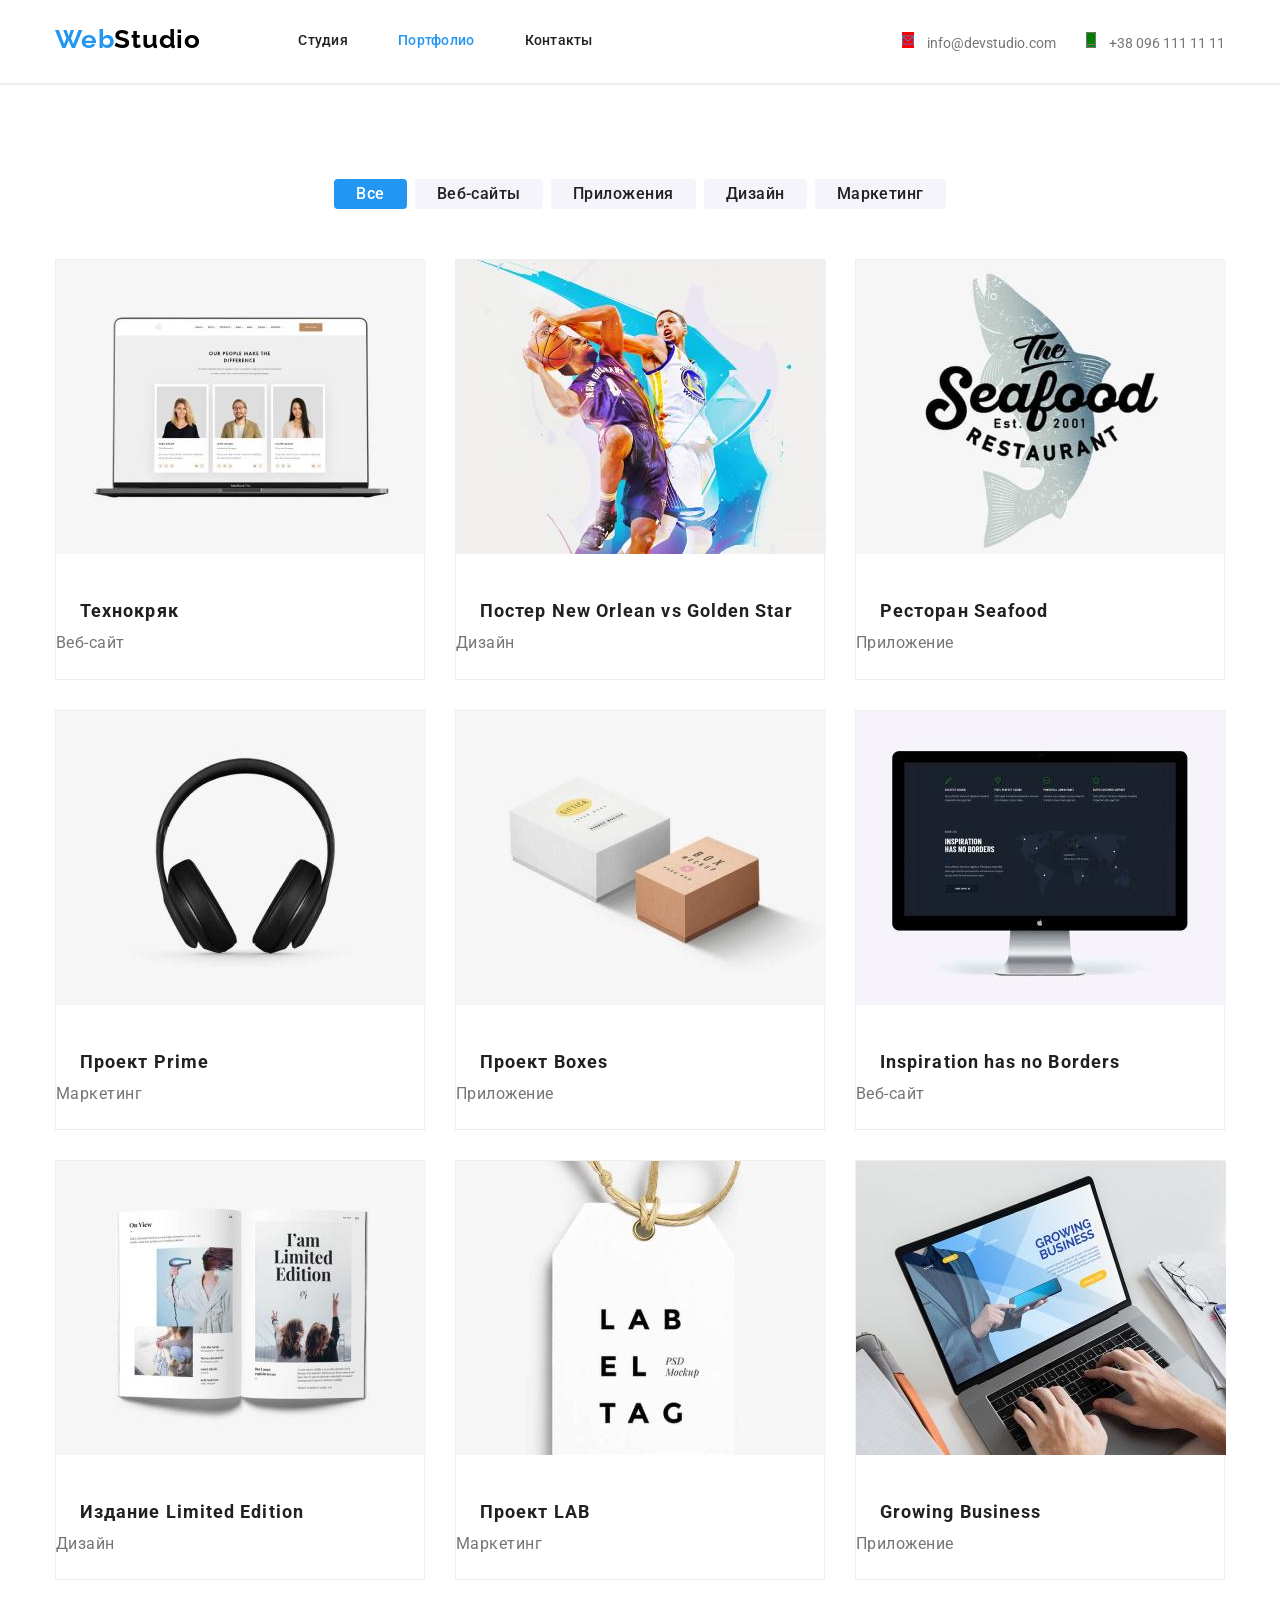
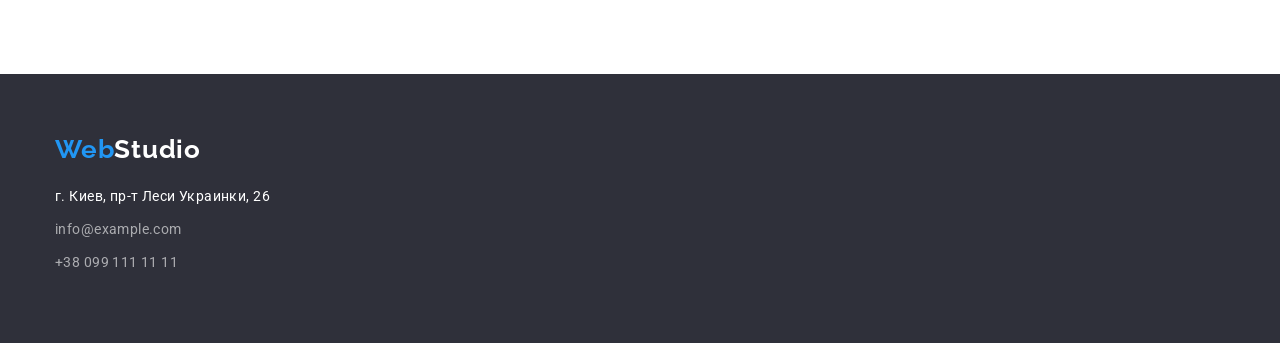
==== portfolio.html @ a31f752c "1827021121" ====
<!DOCTYPE html>
<html lang="ru">
  <head>
    <meta charset="UTF-8" />
    <meta http-equiv="X-UA-Compatible" content="IE=edge" />
    <meta name="viewport" content="width=device-width, initial-scale=1.0" />
    <link
      href="https://fonts.googleapis.com/css2?family=Raleway:wght@700&family=Roboto:wght@400;500;700;900&display=swap"
      rel="stylesheet"
    />
    <title>Портфолио</title>
    <link rel="stylesheet" href="./css/modern-normalize.css" />
    <link rel="stylesheet" href="./css/styles.css" />
  </head>
  <body>
    <!-- ------------------ Лого + меню ---------------------------------------- -->

    <header class="header container">
      <a href="#" class="logo">Web<span>Studio</span></a>
      <nav class="nav">
        <ul class="menu">
          <li class="menu-item">
            <a href="./index.html">Студия</a>
          </li>
          <li class="menu-item">
            <a class="current" href="#">Портфолио</a>
          </li>
          <li class="menu-item">
            <a href="#">Контакты</a>
          </li>
        </ul>
      </nav>
      <ul class="contacts">
        <li class="e-mail">
          <svg class="email-link" height="16" width="12">
            <use href="./img/icons.svg#icon-envelope"></use>
          </svg>
          <a href="#">info@devstudio.com</a>
        </li>
        <li class="tel">
          <svg class="tel-link" height="16" width="10">
            <use href="./img/icons.svg#icon-smartphone"></use>
          </svg>
          <a href="#">+38 096 111 11 11</a>
        </li>
      </ul>
    </header>
    <main>
      <div class="line"></div>
      <!-- --------------------------- Фильтр ------------------------- -->
      <section class="sectoin">
        <div class="container">
          <h1 hidden>Our projects</h1>
          <ul class="menu-btn">
            <li class="btn-item">
              <button type="button" class="btn current">Все</button>
            </li>
            <li class="btn-item">
              <button type="button" class="btn">Веб-сайты</button>
            </li>
            <li class="btn-item">
              <button type="button" class="btn">Приложения</button>
            </li>
            <li class="btn-item">
              <button type="button" class="btn">Дизайн</button>
            </li>
            <li class="btn-item">
              <button type="button" class="btn">Маркетинг</button>
            </li>
          </ul>

          <!-- --------------------------------- Проекты --------------------------------- -->
          <div class="all-our-project">
            <ul class="our-project">
              <li class="direction">
                <img src="./img/img.jpg" alt="Технокряк" />
                <h2 class="name-block">Технокряк</h2>
                <p>Веб-сайт</p>
              </li>
              <li class="direction">
                <img
                  src="./img/img-1.jpg"
                  width="370"
                  height="294"
                  alt="Постер New Orlean vs Golden Star"
                />
                <h2 class="name-block">Постер New Orlean vs Golden Star</h2>
                <p>Дизайн</p>
              </li>
              <li class="direction">
                <img
                  src="./img/img-2.jpg"
                  width="370"
                  height="294"
                  alt="Ресторан Seafood"
                />
                <h2 class="name-block">Ресторан Seafood</h2>
                <p>Приложение</p>
              </li>
              <li class="direction">
                <img
                  src="./img/img-3.jpg"
                  width="370"
                  height="294"
                  alt="Проект Prime"
                />
                <h2 class="name-block">Проект Prime</h2>
                <p>Маркетинг</p>
              </li>
              <li class="direction">
                <img
                  src="./img/img-4.jpg"
                  width="370"
                  height="294"
                  alt="Проект Boxes"
                />
                <h2 class="name-block">Проект Boxes</h2>
                <p>Приложение</p>
              </li>
              <li class="direction">
                <img
                  src="./img/img-5.jpg"
                  width="370"
                  height="294"
                  alt="Inspiration has no Borders"
                />
                <h2 class="name-block">Inspiration has no Borders</h2>
                <p>Веб-сайт</p>
              </li>
              <li class="direction">
                <img
                  src="./img/img-6.jpg"
                  width="370"
                  height="294"
                  alt="Издание Limited Edition"
                />
                <h2 class="name-block">Издание Limited Edition</h2>
                <p>Дизайн</p>
              </li>
              <li class="direction">
                <img
                  src="./img/img-7.jpg"
                  width="370"
                  height="294"
                  alt="Проект LAB"
                />
                <h2 class="name-block">Проект LAB</h2>
                <p>Маркетинг</p>
              </li>
              <li class="direction">
                <img
                  src="./img/img-8.jpg"
                  width="370"
                  height="294"
                  alt="Growing Business"
                />
                <h2 class="name-block">Growing Business</h2>
                <p>Приложение</p>
              </li>
            </ul>
          </div>
        </div>
      </section>
    </main>
    <!-- -------------------------------------- нижнее меню ----------------------------- -->
    <footer class="footer">
      <div class="container">
        <a href="#" class="logo bottom-logo"
          >Web<span class="logo-footer">Studio</span></a
        >
        <address class="our-contacts">
          <ul class="our-contacts-block">
            <li>
              <a href="#" class="address">г. Киев, пр-т Леси Украинки, 26</a>
            </li>
            <li>
              <a href="#" class="e-mail">info@example.com</a>
            </li>
            <li>
              <a href="#" class="tel">+38 099 111 11 11</a>
            </li>
          </ul>
        </address>
      </div>
    </footer>
  </body>
</html>
---- css/styles.css ----
:root {
    --primary-text-color: #212121;
    --title-text-color: #ffff;
    --accent-text-color: #2196f3;
    --header-text-color: #757575;
    --logo-text-color: black;
    --contact-text-color: rgba(255, 255, 255, 0.6);
    --backgriund-color: #f5f4fa;
    --border-button-color: rgba(0, 0, 0, 0.15);
    --backgriund-color-footer: #2f303a;
    --color-direction-border: #eeeeee;
    --color-line: #ececec;
    --color-icon: #afb1b8;
}
*,
*::before,
*::after {
    box-sizing: border-box;
}

* {
    margin: 0;
    padding: 0;
}

body {
    font-family: "Roboto", sans-serif;
    font-size: 14px;
}

h1,
h2 {
    color: var(--primary-text-color);
}

h1 {
    color: var(--primary-text-color);
}

h2 {
    font-family: Roboto;
    font-style: normal;
    font-weight: 900;
    line-height: 1.14;
    letter-spacing: 0.03em;
}

ul {
    list-style: none;
}

.header {
    color: var(--primary-text-color);
    display: flex;
    width: 1200px;
}

p {
    color: var(--header-text-color);
}
.container {
    width: 1200px;
    padding: 0 15px;
    margin: 0 auto;
}

.section {
    padding-bottom: 94px;
    padding-top: 94px;
}

/* ------------------------Лого + меню---------------------- */
.header {
    color: var(--primary-text-color);
    display: flex;
    justify-content: space-between;
}

.logo {
    font-family: "Raleway", sans-serif;
    font-weight: 700;
    color: var(--accent-text-color);
    text-decoration: none;
    font-style: normal;
    font-size: 26px;
    letter-spacing: 0.03em;
    font-style: normal;
    padding-top: 24px;
    padding-bottom: 25px;
    line-height: 1.2;
    margin-right: 93px;
}

span {
    color: var(--logo-text-color);
}

.nav {
    cursor: pointer;
    display: inline-block;
    margin-right: 305px;
}

.menu {
    display: flex;
}

.menu-item {
    margin-right: 50px;
}

.menu-item:last-child {
    margin-right: 0;
}

.menu li {
    padding-top: 32px;
    padding-bottom: 32px;
    margin-right: 50px;
}

.menu a {
    color: var(--primary-text-color);
    font-weight: 500;
    text-align: right;
    height: 16px;
    text-decoration: none;
    font-style: normal;
    font-size: 14px;
    line-height: 1.14;
    letter-spacing: 0.02em;
}

.menu a:hover,
.menu a:active,
.menu a:focus {
    color: var(--accent-text-color);
}

.contacts {
    display: flex;
    text-align: center;
}

.contacts li {
    display: inline-block;
    padding-top: 32px;
    padding-bottom: 32px;
}

.email-icon {
    margin-right: 10px;
    color: var(--primary-text-color);
    fill: red;
}

.tel-link {
    color: var(--primary-text-color);
}

.contacts li:not(:last-child) {
    margin-right: 30px;
}

.contacts a {
    text-decoration: none;
    color: var(--header-text-color);
}

.contacts li:hover,
.contacts li:active,
.contacts li:focus {
    color: var(--accent-text-color);
}

.menu-item .current {
    color: var(--accent-text-color);
}

.email-link {
    fill: var(--color-icon);
    background-color: red;
    margin-right: 10px;
}
.tel-link {
    color: var(--accent-text-color);
    background-color: green;
    margin-right: 10px;
}

.line {
    width: auto;
    border: 1px solid var(--color-line);
}

/* -----------------------------------filter ------------------------------------- */
.container {
    cursor: pointer;
}

.menu-btn {
    display: flex;
    margin-bottom: 50px;
    justify-content: center;
}

.menu-btn .btn-item:not(:last-child) {
    margin-right: 8px;
}

.btn {
    background: var(--backgriund-color);
    color: var(--primary-text-color);
    letter-spacing: 0.03em;
    font-weight: 500;
    padding: 6px 22px;
    border-radius: 4px;
    text-align: center;
    border: 0;
    font-size: 16px;
    line-height: 1.14;
}

.btn:active,
.btn:hover,
.btn:focus {
    color: var(--title-text-color);
    background: var(--accent-text-color);
    box-shadow: 0px 3px 1px rgba(0, 0, 0, 0.1), 0px 1px 2px rgba(0, 0, 0, 0.08), 0px 2px 2px rgba(0, 0, 0, 0.12);
    border-radius: 4px;
}

.menu-btn .btn.current {
    color: var(--title-text-color);
    background: var(--accent-text-color);
}
.sectoin {
    padding-top: 94px;
    padding-bottom: 94px;
}
/* -------------------------------Peculiarities------------------------------------- */

.hero {
    width: 1600px;
    background: linear-gradient(rgba(53, 54, 64, 0.4), rgba(53, 54, 64, 0.4)), url(../img/general.jpg) no-repeat center;
    background-size: cover;
    top: 80px;
    padding-bottom: 200px;
    padding-top: 200px;
    margin: 0 auto;
    text-align: center;
}

.business {
    width: 696px;
    font-weight: 900;
    letter-spacing: 0.06em;
    text-align: center;
    text-transform: uppercase;
    line-height: 1.36;
    font-size: 44px;
    color: var(--title-text-color);
    text-align: center;
    margin: 0 auto;
}

.about-block {
    width: 270px;
    margin-right: 30px;
    text-align: left;
}

.about-block:last-child {
    margin-right: 0;
}

.about-block h2 {
    text-transform: uppercase;
    font-weight: 700;
    line-height: 1.14;
    letter-spacing: 0.03em;
    font-size: 14px;
    margin-bottom: 10px;
}
.about-icon {
    width: 270px;
    height: 120px;
    background-color: var(--backgriund-color);
    margin-bottom: 30px;
}

.about-icon-link {
    position: absolute;
}

.btn-business {
    font-family: Roboto, sans-serif;
    background-color: var(--accent-text-color);
    text-align: center;
    padding: 10px 32px;
    left: 700px;
    letter-spacing: 0.06em;
    font-weight: 900;
    font-size: 16px;
    line-height: 1.88;
    color: var(--title-text-color);
    border-radius: 4px;
    box-shadow: 0px 4px 4px var(--border-button-color);
    border: none;
    cursor: pointer;
    margin-top: 30px;
}

.text {
    line-height: 1.7;
    letter-spacing: 0.03em;
    font-weight: 400;
    font-size: 14px;
}

.about {
    display: flex;
}

/*------------------------------------ about us ----------------------------------*/
.prew {
    padding-top: 0;
}

.title-we-do {
    font-style: normal;
    font-weight: 700;
    font-size: 36px;
    line-height: 1.17;
    text-align: center;
    letter-spacing: 0.03em;
    text-transform: none;
    margin-bottom: 50px;
}

.we-do {
    display: flex;
}

.we-do-prew {
    margin-right: 30px;
    max-width: 100%;
    display: block;
}

.we-do-prew:last-child {
    margin-right: 0;
}

/* ------------------------------------Team------------------------- */
.team {
    background: var(--backgriund-color);
}

.text {
    font-style: normal;
    text-align-last: left;
}

/* ----------------------------------project--------------------------------------- */

.our-project {
    display: flex;
    flex-wrap: wrap;
    margin: -15px;
}

.direction {
    width: calc(100% / 3 - 30px);
    text-align: left;
    border: 1px solid var(--color-direction-border);
    padding-bottom: 20px;
    margin: 15px;
}

.direction img {
    margin-bottom: 20px;
}

.direction-name {
    padding-left: 24px;
}

.name-block {
    font-size: 18px;
    font-weight: 700;
    letter-spacing: 0.06em;
    font-style: normal;
    color: var(--primary-text-color);
    margin-top: 20px;
    padding-left: 24px;
    line-height: 1.5;
}

.direction p {
    color: var(--header-text-color);
    font-size: 16px;
    margin-top: 4px;
    letter-spacing: 0.03em;
    font-weight: 400;
    font-style: normal;
    line-height: 1.88;
}

/* --------------------------Команда ----------------------- */

.team {
    background-color: var(--backgriund-color);
}

.our-team {
    font-style: normal;
    font-weight: 700;
    font-size: 36px;
    line-height: 1.17;
    text-align: center;
    letter-spacing: 0.03em;
}

.team-block {
    display: flex;
    margin-top: 50px;
}

.employees img {
    margin-bottom: 30px;
}
.employees {
    text-align: center;
    box-shadow: 0px 1px 3px rgba(0, 0, 0, 0.12), 0px 1px 1px rgba(0, 0, 0, 0.14), 0px 2px 1px rgba(0, 0, 0, 0.2);
    border-radius: 0px 0px 4px 4px;
    background-color: var(--title-text-color);
    max-width: 100%;
    margin-right: 30px;
    padding-bottom: 30px;
}

.employees:last-child {
    margin-right: 0;
}

.employees-name {
    font-weight: 500;
    font-size: 16px;
    line-height: 1.19;
    letter-spacing: 0.03em;
    margin-bottom: 10px;
}

.employees p {
    padding-top: 10px;
    font-weight: 400;
    font-size: 16px;
    line-height: 1.19;
    letter-spacing: 0.03em;
    margin-bottom: 16px;
}

.sosial-general {
    display: flex;
    margin-left: 32px;
}

.sosial-icons {
    width: 44px;
    height: 44px;
    border-radius: 50%;
    background-color: red;
    margin-right: 10px;
}

.sosial-icons:last-child {
    margin-right: 0;
}

.social-link {
    display: block;
    width: 44px;
    height: 44px;
    color: var(--color-icon);
}

/* --------------------клиенты------------- */
.customer {
    margin: 0 auto;
    text-transform: uppercase;
    font-weight: 700;
    font-size: 36px;
    line-height: 1.67;
    text-align: center;
    letter-spacing: 0.03em;
}

.customer-list {
    display: flex;
    text-align: center;
    margin-right: -30px;
    margin-top: 50px;
}

.customer-icons {
    padding: 16px 32px;
    border: 1px solid var(--border-button-color);
    box-sizing: border-box;
    border-radius: 4px;
    margin-right: 30px;
}

.customer-icons:last-child {
    margin-right: 0;
}
.customer-link {
    width: 106px;
    height: 60px;
    text-align: center;
}
/* ----------------------------------------footer--------------------------------- */

.footer {
    background: var(--backgriund-color-footer);
    text-align-last: left;
    padding-top: 60px;
    padding-bottom: 60px;
    display: flex;
}

.bottom-logo {
    padding: 0;
}

.our-contacts {
    font-style: normal;
    margin-top: 20px;
    font-weight: 400;
    font-size: 14px;
    line-height: 1.7;
    letter-spacing: 0.03em;
    margin-right: 70px;
}

.address {
    color: var(--title-text-color);
    text-decoration: none;
}

.logo-footer {
    color: var(--title-text-color);
    text-decoration: none;
}

.our-contacts-block li {
    margin-bottom: 9px;
}

.e-mail,
.tel {
    color: var(--contact-text-color);
    text-decoration: none;
}

.our-contacts-block a:active,
.our-contacts-block a:hover,
.our-contacts-block a:focus {
    color: var(--accent-text-color);
}
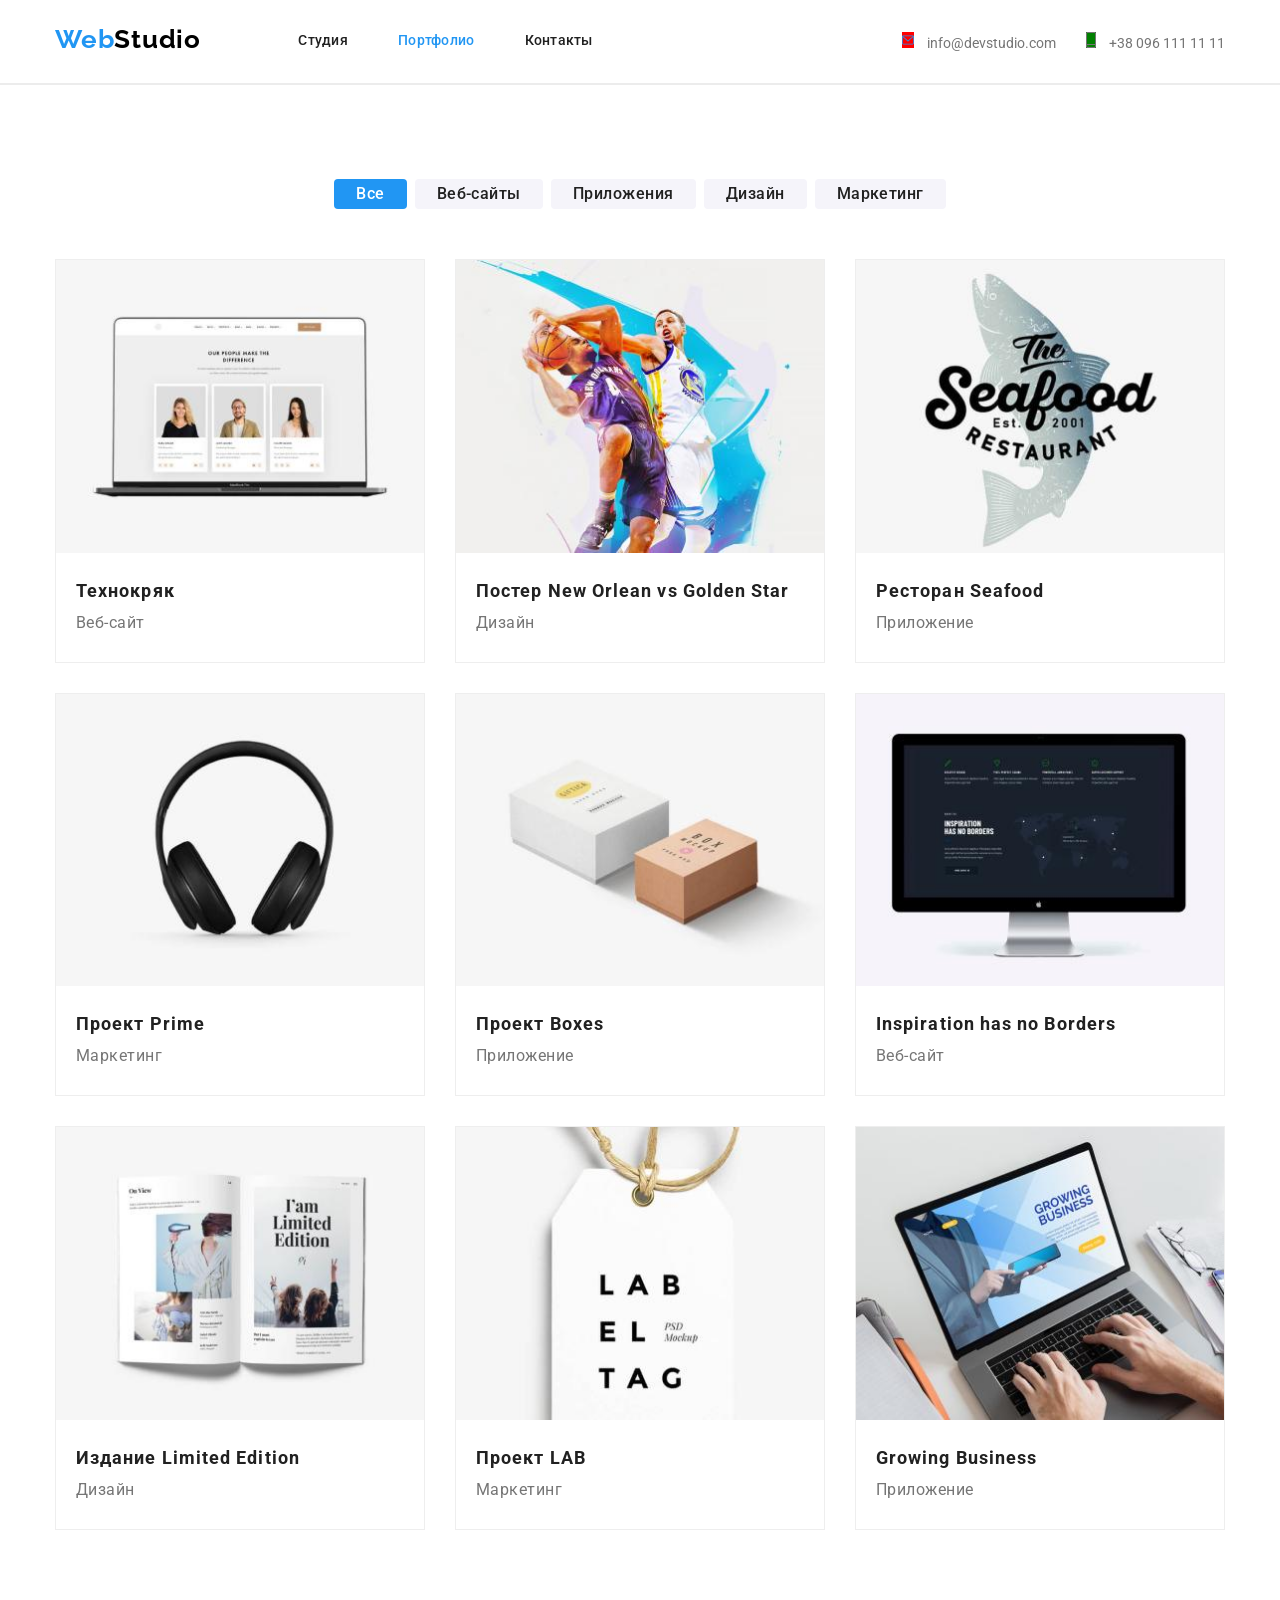
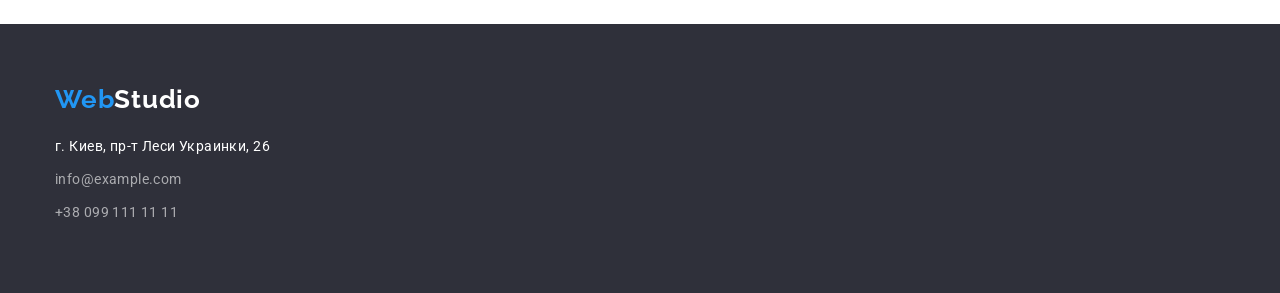
==== commit 61046c56: "Update portfolio.html" ====
--- a/portfolio.html
+++ b/portfolio.html
@@ -70,95 +70,111 @@
           </ul>
 
           <!-- --------------------------------- Проекты --------------------------------- -->
-          <div class="all-our-project">
-            <ul class="our-project">
-              <li class="direction">
-                <img src="./img/img.jpg" alt="Технокряк" />
+          <ul class="our-project">
+            <li class="direction">
+              <img src="./img/img.jpg" alt="Технокряк" />
+              <div class="direction-name">
                 <h2 class="name-block">Технокряк</h2>
                 <p>Веб-сайт</p>
-              </li>
-              <li class="direction">
-                <img
-                  src="./img/img-1.jpg"
-                  width="370"
-                  height="294"
-                  alt="Постер New Orlean vs Golden Star"
-                />
+              </div>
+            </li>
+            <li class="direction">
+              <img
+                src="./img/img-1.jpg"
+                width="370"
+                height="294"
+                alt="Постер New Orlean vs Golden Star"
+              />
+              <div class="direction-name">
                 <h2 class="name-block">Постер New Orlean vs Golden Star</h2>
                 <p>Дизайн</p>
-              </li>
-              <li class="direction">
-                <img
-                  src="./img/img-2.jpg"
-                  width="370"
-                  height="294"
-                  alt="Ресторан Seafood"
-                />
+              </div>
+            </li>
+            <li class="direction">
+              <img
+                src="./img/img-2.jpg"
+                width="370"
+                height="294"
+                alt="Ресторан Seafood"
+              />
+              <div class="direction-name">
                 <h2 class="name-block">Ресторан Seafood</h2>
                 <p>Приложение</p>
-              </li>
-              <li class="direction">
-                <img
-                  src="./img/img-3.jpg"
-                  width="370"
-                  height="294"
-                  alt="Проект Prime"
-                />
+              </div>
+            </li>
+            <li class="direction">
+              <img
+                src="./img/img-3.jpg"
+                width="370"
+                height="294"
+                alt="Проект Prime"
+              />
+              <div class="direction-name">
                 <h2 class="name-block">Проект Prime</h2>
                 <p>Маркетинг</p>
-              </li>
-              <li class="direction">
-                <img
-                  src="./img/img-4.jpg"
-                  width="370"
-                  height="294"
-                  alt="Проект Boxes"
-                />
+              </div>
+            </li>
+            <li class="direction">
+              <img
+                src="./img/img-4.jpg"
+                width="370"
+                height="294"
+                alt="Проект Boxes"
+              />
+              <div class="direction-name">
                 <h2 class="name-block">Проект Boxes</h2>
                 <p>Приложение</p>
-              </li>
-              <li class="direction">
-                <img
-                  src="./img/img-5.jpg"
-                  width="370"
-                  height="294"
-                  alt="Inspiration has no Borders"
-                />
+              </div>
+            </li>
+            <li class="direction">
+              <img
+                src="./img/img-5.jpg"
+                width="370"
+                height="294"
+                alt="Inspiration has no Borders"
+              />
+              <div class="direction-name">
                 <h2 class="name-block">Inspiration has no Borders</h2>
                 <p>Веб-сайт</p>
-              </li>
-              <li class="direction">
-                <img
-                  src="./img/img-6.jpg"
-                  width="370"
-                  height="294"
-                  alt="Издание Limited Edition"
-                />
+              </div>
+            </li>
+            <li class="direction">
+              <img
+                src="./img/img-6.jpg"
+                width="370"
+                height="294"
+                alt="Издание Limited Edition"
+              />
+              <div class="direction-name">
                 <h2 class="name-block">Издание Limited Edition</h2>
                 <p>Дизайн</p>
-              </li>
-              <li class="direction">
-                <img
-                  src="./img/img-7.jpg"
-                  width="370"
-                  height="294"
-                  alt="Проект LAB"
-                />
+              </div>
+            </li>
+            <li class="direction">
+              <img
+                src="./img/img-7.jpg"
+                width="370"
+                height="294"
+                alt="Проект LAB"
+              />
+              <div class="direction-name">
                 <h2 class="name-block">Проект LAB</h2>
                 <p>Маркетинг</p>
-              </li>
-              <li class="direction">
-                <img
-                  src="./img/img-8.jpg"
-                  width="370"
-                  height="294"
-                  alt="Growing Business"
-                />
+              </div>
+            </li>
+            <li class="direction">
+              <img
+                src="./img/img-8.jpg"
+                width="370"
+                height="294"
+                alt="Growing Business"
+              />
+              <div class="direction-name">
                 <h2 class="name-block">Growing Business</h2>
                 <p>Приложение</p>
-              </li>
-            </ul>
-          </div>
+              </div>
+            </li>
+          </ul>
         </div>
       </section>
     </main>
--- a/css/styles.css
+++ b/css/styles.css
@@ -69,7 +69,8 @@
     padding-top: 94px;
 }
 
-/* ------------------------Лого + меню---------------------- */
+/*                    Лого + меню                  */
+
 .header {
     color: var(--primary-text-color);
     display: flex;
@@ -115,7 +116,6 @@
 
 .menu li {
     padding-top: 32px;
-    padding-bottom: 32px;
     margin-right: 50px;
 }
 
@@ -165,6 +165,8 @@
 .contacts a {
     text-decoration: none;
     color: var(--header-text-color);
+    padding-bottom: 32px;
+    padding-top: 32px;
 }
 
 .contacts li:hover,
@@ -193,7 +195,8 @@
     border: 1px solid var(--color-line);
 }
 
-/* -----------------------------------filter ------------------------------------- */
+/*                     filter                 */
+
 .container {
     cursor: pointer;
 }
@@ -238,7 +241,8 @@
     padding-top: 94px;
     padding-bottom: 94px;
 }
-/* -------------------------------Peculiarities------------------------------------- */
+
+/*                      Эффективные решения           */
 
 .hero {
     width: 1600px;
@@ -264,6 +268,8 @@
     margin: 0 auto;
 }
 
+/*                             О нас                       */
+
 .about-block {
     width: 270px;
     margin-right: 30px;
@@ -287,10 +293,12 @@
     height: 120px;
     background-color: var(--backgriund-color);
     margin-bottom: 30px;
+    padding: 25px 100px;
 }
 
 .about-icon-link {
     position: absolute;
+    background-color: red;
 }
 
 .btn-business {
@@ -322,7 +330,8 @@
     display: flex;
 }
 
-/*------------------------------------ about us ----------------------------------*/
+/*                    Чем мы занимаемся                 */
+
 .prew {
     padding-top: 0;
 }
@@ -352,7 +361,8 @@
     margin-right: 0;
 }
 
-/* ------------------------------------Team------------------------- */
+/*                       Команда              */
+
 .team {
     background: var(--backgriund-color);
 }
@@ -374,16 +384,17 @@
     width: calc(100% / 3 - 30px);
     text-align: left;
     border: 1px solid var(--color-direction-border);
-    padding-bottom: 20px;
     margin: 15px;
 }
 
 .direction img {
-    margin-bottom: 20px;
+    display: block;
+    max-width: 100%;
+    height: auto;
 }
 
 .direction-name {
-    padding-left: 24px;
+    padding: 24px 20px;
 }
 
 .name-block {
@@ -392,8 +403,6 @@
     letter-spacing: 0.06em;
     font-style: normal;
     color: var(--primary-text-color);
-    margin-top: 20px;
-    padding-left: 24px;
     line-height: 1.5;
 }
 
@@ -407,6 +416,9 @@
     line-height: 1.88;
 }
 
+.direction:hover {
+    box-shadow: 0px 1px 1px rgba(0, 0, 0, 0.12), 0px 4px 4px rgba(0, 0, 0, 0.06), 1px 4px 6px rgba(0, 0, 0, 0.16);
+}
 /* --------------------------Команда ----------------------- */
 
 .team {
@@ -429,6 +441,9 @@
 
 .employees img {
     margin-bottom: 30px;
+    display: block;
+    max-width: 100%;
+    height: auto;
 }
 .employees {
     text-align: center;
@@ -485,7 +500,7 @@
     color: var(--color-icon);
 }
 
-/* --------------------клиенты------------- */
+/*                постоянные клиенты              */
 .customer {
     margin: 0 auto;
     text-transform: uppercase;
@@ -518,6 +533,7 @@
     width: 106px;
     height: 60px;
     text-align: center;
+    background-color: red;
 }
 /* ----------------------------------------footer--------------------------------- */
 
@@ -526,7 +542,15 @@
     text-align-last: left;
     padding-top: 60px;
     padding-bottom: 60px;
-    display: flex;
+}
+
+.footer-contacts-social {
+    display: flex;
+    text-align: center;
+    box-sizing: border-box;
+    width: 50%;
+    flex-wrap: nowrap;
+    white-space: nowrap;
 }
 
 .bottom-logo {
@@ -540,7 +564,6 @@
     font-size: 14px;
     line-height: 1.7;
     letter-spacing: 0.03em;
-    margin-right: 70px;
 }
 
 .address {
@@ -551,6 +574,10 @@
 .logo-footer {
     color: var(--title-text-color);
     text-decoration: none;
+}
+
+.our-contacts-block li {
+    margin-bottom: 9px;
 }
 
 .our-contacts-block li {
@@ -568,3 +595,42 @@
 .our-contacts-block a:focus {
     color: var(--accent-text-color);
 }
+
+.footer-social {
+    text-align: right;
+}
+
+.footer-text {
+    letter-spacing: 0.03em;
+    text-transform: uppercase;
+    font-weight: 700;
+    font-style: 14px;
+    margin-bottom: 20px;
+    color: var(--title-text-color);
+}
+
+.footer-sosial-general {
+    display: flex;
+}
+
+.footer-sosial-icons {
+    width: 44px;
+    height: 44px;
+    margin-right: 10px;
+    border-radius: 50%;
+    background-color: red;
+}
+
+.footer-soslial-link {
+    width: 20px;
+    height: 20px;
+    text-align: center;
+}
+
+.footer-sosial-icons:last-child {
+    margin-right: 10px;
+}
+
+.footer-block {
+    margin-right: 70px;
+}
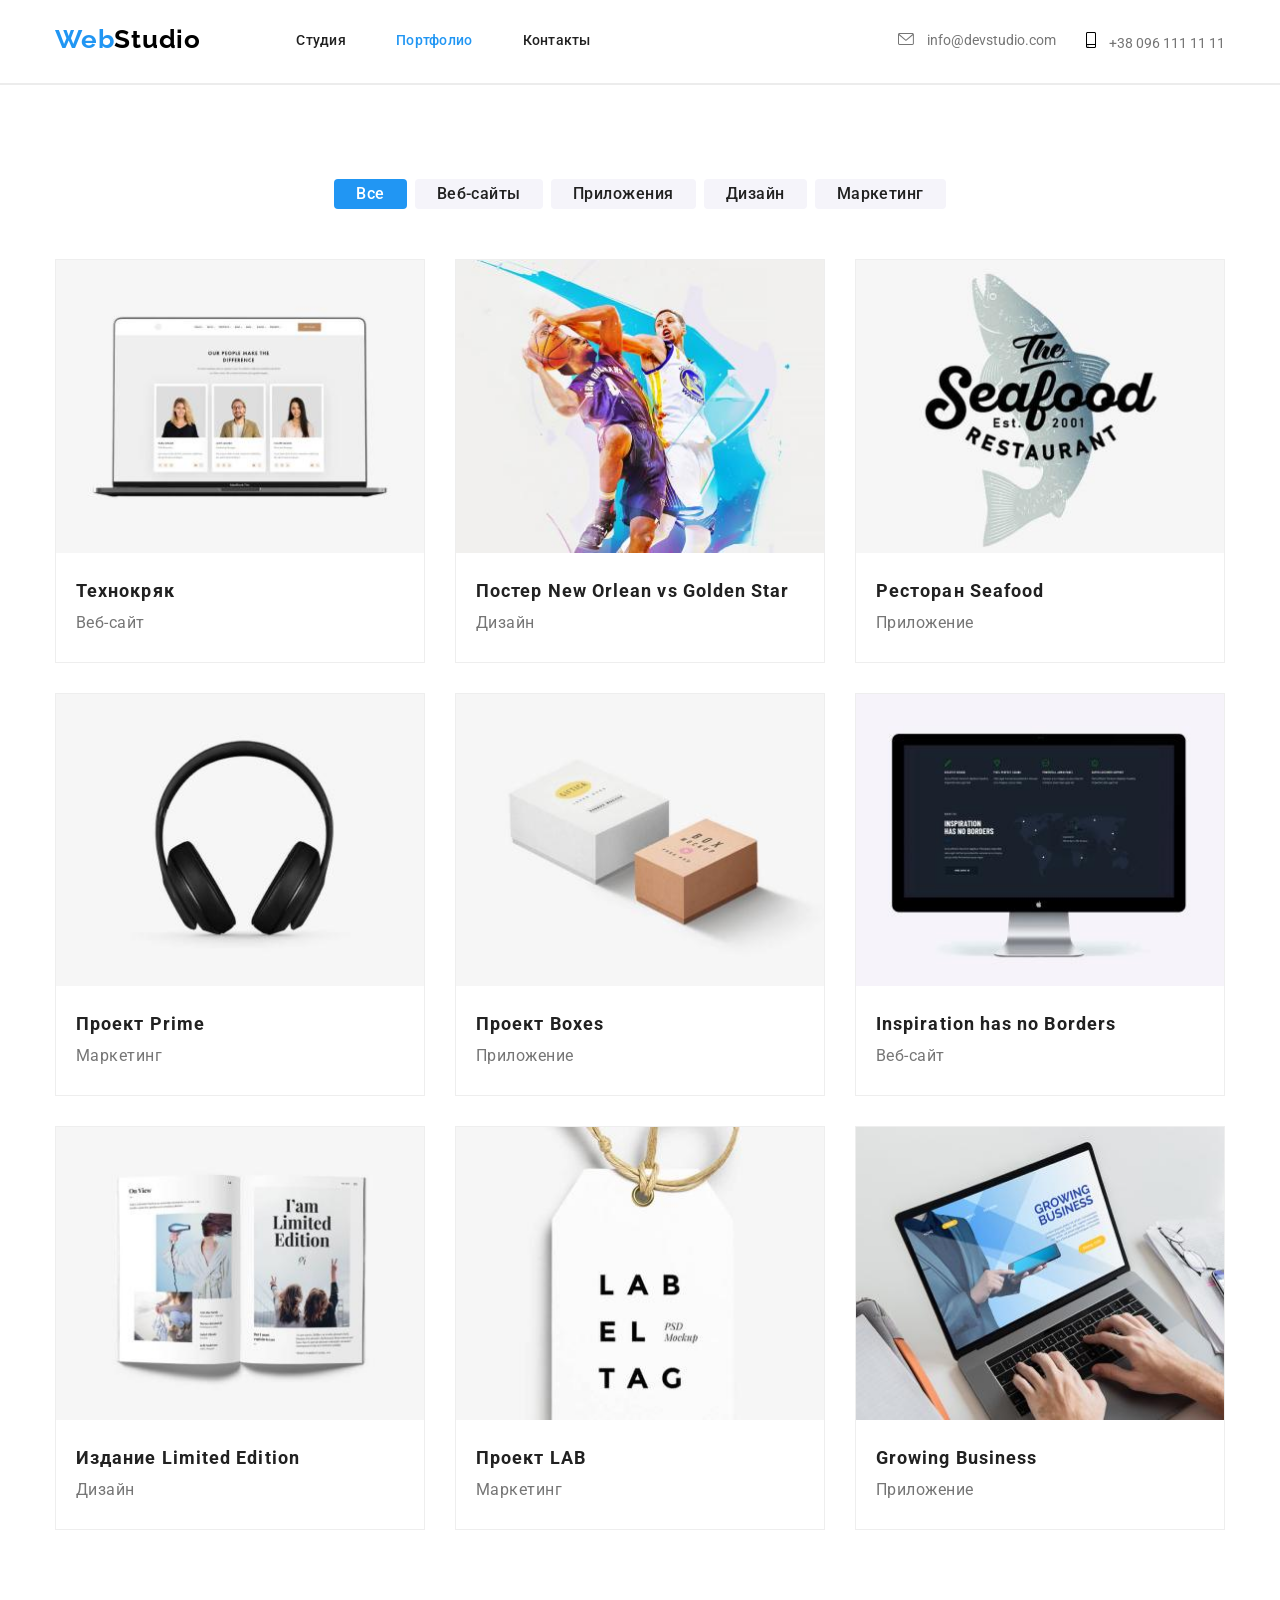
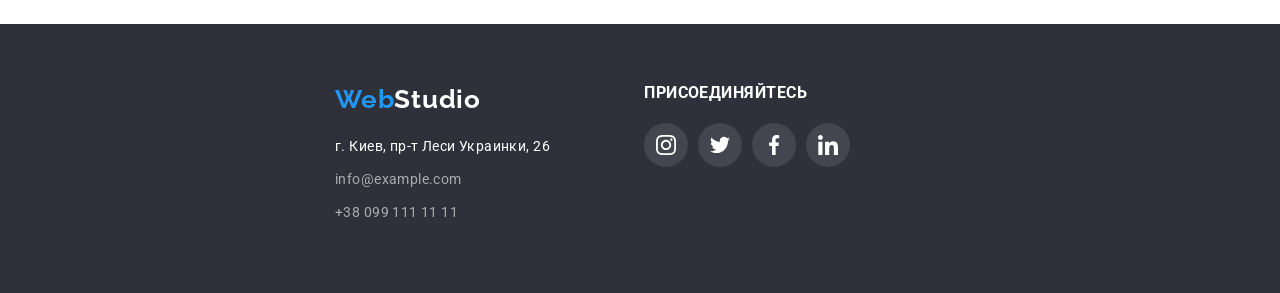
==== commit 82868a3e: "2136" ====
--- a/portfolio.html
+++ b/portfolio.html
@@ -32,16 +32,20 @@
       </nav>
       <ul class="contacts">
         <li class="e-mail">
-          <svg class="email-link" height="16" width="12">
-            <use href="./img/icons.svg#icon-envelope"></use>
-          </svg>
-          <a href="#">info@devstudio.com</a>
+          <a href="#" class="contacts-link">
+            <svg class="email-link" height="12" width="16">
+              <use href="./img/icons.svg#icon-envelope"></use>
+            </svg>
+            info@devstudio.com</a
+          >
         </li>
         <li class="tel">
-          <svg class="tel-link" height="16" width="10">
-            <use href="./img/icons.svg#icon-smartphone"></use>
-          </svg>
-          <a href="#">+38 096 111 11 11</a>
+          <a href="#" class="contacts-link">
+            <svg class="tel-link" height="16" width="10">
+              <use href="./img/icons.svg#icon-smartphone"></use>
+            </svg>
+            +38 096 111 11 11</a
+          >
         </li>
       </ul>
     </header>
@@ -179,24 +183,59 @@
       </section>
     </main>
     <!-- -------------------------------------- нижнее меню ----------------------------- -->
-    <footer class="footer">
-      <div class="container">
-        <a href="#" class="logo bottom-logo"
-          >Web<span class="logo-footer">Studio</span></a
-        >
-        <address class="our-contacts">
-          <ul class="our-contacts-block">
-            <li>
-              <a href="#" class="address">г. Киев, пр-т Леси Украинки, 26</a>
-            </li>
-            <li>
-              <a href="#" class="e-mail">info@example.com</a>
-            </li>
-            <li>
-              <a href="#" class="tel">+38 099 111 11 11</a>
+    <footer class="footer section">
+      <div class="container footer-contacts-social">
+        <div class="footer-block">
+          <a href="#" class="logo bottom-logo"
+            >Web<span class="logo-footer">Studio</span></a
+          >
+          <address class="our-contacts">
+            <ul class="our-contacts-block">
+              <li>
+                <a href="#" class="address">г. Киев, пр-т Леси Украинки, 26</a>
+              </li>
+              <li>
+                <a href="#" class="e-mail">info@example.com</a>
+              </li>
+              <li>
+                <a href="#" class="tel">+38 099 111 11 11</a>
+              </li>
+            </ul>
+          </address>
+        </div>
+        <div class="footer-social">
+          <h3 class="footer-text">Присоединяйтесь</h3>
+          <ul class="footer-sosial-general">
+            <li class="footer-sosial-icons">
+              <a href="" class="footer-soslial-link">
+                <svg class="footer-social-link-icon">
+                  <use href="./img/icons.svg#icon-instagram"></use>
+                </svg>
+              </a>
+            </li>
+            <li class="footer-sosial-icons">
+              <a href="" class="footer-soslial-link">
+                <svg class="footer-social-link-icon">
+                  <use href="./img/icons.svg#icon-twitter"></use>
+                </svg>
+              </a>
+            </li>
+            <li class="footer-sosial-icons">
+              <a href="" class="footer-soslial-link">
+                <svg class="footer-social-link-icon">
+                  <use href="./img/icons.svg#icon-facebook"></use>
+                </svg>
+              </a>
+            </li>
+            <li class="footer-sosial-icons">
+              <a href="" class="footer-soslial-link">
+                <svg class="footer-social-link-icon">
+                  <use href="./img/icons.svg#icon-linkedin"></use>
+                </svg>
+              </a>
             </li>
           </ul>
-        </address>
+        </div>
       </div>
     </footer>
   </body>
--- a/css/styles.css
+++ b/css/styles.css
@@ -11,6 +11,8 @@
     --color-direction-border: #eeeeee;
     --color-line: #ececec;
     --color-icon: #afb1b8;
+    --color-social-icon: #afb1b8;
+    --color-backgriund-link: rgba(255, 255, 255, 0.1);
 }
 *,
 *::before,
@@ -150,8 +152,6 @@
 
 .email-icon {
     margin-right: 10px;
-    color: var(--primary-text-color);
-    fill: red;
 }
 
 .tel-link {
@@ -169,10 +169,11 @@
     padding-top: 32px;
 }
 
-.contacts li:hover,
-.contacts li:active,
-.contacts li:focus {
+.contacts-link:hover,
+.contacts-link:active,
+.contacts-link:focus {
     color: var(--accent-text-color);
+    fill: var(--accent-text-color);
 }
 
 .menu-item .current {
@@ -180,13 +181,12 @@
 }
 
 .email-link {
-    fill: var(--color-icon);
-    background-color: red;
+    fill: var(--header-text-color);
     margin-right: 10px;
 }
+
 .tel-link {
-    color: var(--accent-text-color);
-    background-color: green;
+    color: var(--header-text-color);
     margin-right: 10px;
 }
 
@@ -298,7 +298,6 @@
 
 .about-icon-link {
     position: absolute;
-    background-color: red;
 }
 
 .btn-business {
@@ -476,28 +475,42 @@
     margin-bottom: 16px;
 }
 
-.sosial-general {
+.soсial-general {
     display: flex;
     margin-left: 32px;
 }
 
-.sosial-icons {
+.soсial-icons {
     width: 44px;
     height: 44px;
     border-radius: 50%;
-    background-color: red;
     margin-right: 10px;
-}
-
-.sosial-icons:last-child {
+    fill: var(--color-social-icon);
+}
+
+.soсial-icons:last-child {
     margin-right: 0;
 }
 
-.social-link {
-    display: block;
-    width: 44px;
-    height: 44px;
-    color: var(--color-icon);
+.soсial-link {
+    display: inline-block;
+    width: 20px;
+    height: 20px;
+    margin: auto;
+    background-repeat: no-repeat;
+    fill: var(--color-social-icon);
+    transform: translateY(25%);
+}
+
+.soсial-icons:hover,
+.soсial-icons:focus {
+    background-color: var(--accent-text-color);
+}
+
+.soсial-link:hover,
+.soсial-link:active,
+.soсial-link:focus {
+    fill: var(--title-text-color);
 }
 
 /*                постоянные клиенты              */
@@ -533,8 +546,22 @@
     width: 106px;
     height: 60px;
     text-align: center;
-    background-color: red;
-}
+    fill: var(--color-social-icon);
+}
+
+.customer-icons:hover,
+.customer-icons:active,
+.customer-icons:focus {
+    fill: var(--accent-text-color);
+    border: 1px solid var(--accent-text-color);
+}
+
+.customer-link:hover,
+.ccustomer-link:active,
+.customer-link:focus {
+    fill: var(--accent-text-color);
+}
+
 /* ----------------------------------------footer--------------------------------- */
 
 .footer {
@@ -600,6 +627,13 @@
     text-align: right;
 }
 
+.footer-social-link {
+    width: 20px;
+    height: 20px;
+    fill: var(--title-text-color);
+    text-align: center;
+}
+
 .footer-text {
     letter-spacing: 0.03em;
     text-transform: uppercase;
@@ -618,13 +652,21 @@
     height: 44px;
     margin-right: 10px;
     border-radius: 50%;
-    background-color: red;
+    background-color: var(--color-backgriund-link);
+    fill: var(--backgriund-color-footer);
 }
 
 .footer-soslial-link {
+    display: inline-block;
+    padding: 12px;
+}
+
+.footer-social-link-icon {
     width: 20px;
     height: 20px;
-    text-align: center;
+    margin: auto;
+    background-repeat: no-repeat;
+    fill: var(--title-text-color);
 }
 
 .footer-sosial-icons:last-child {
@@ -634,3 +676,9 @@
 .footer-block {
     margin-right: 70px;
 }
+
+.footer-sosial-icons:focus,
+.footer-sosial-icons:active,
+.footer-sosial-icons:hover {
+    background-color: var(--accent-text-color);
+}
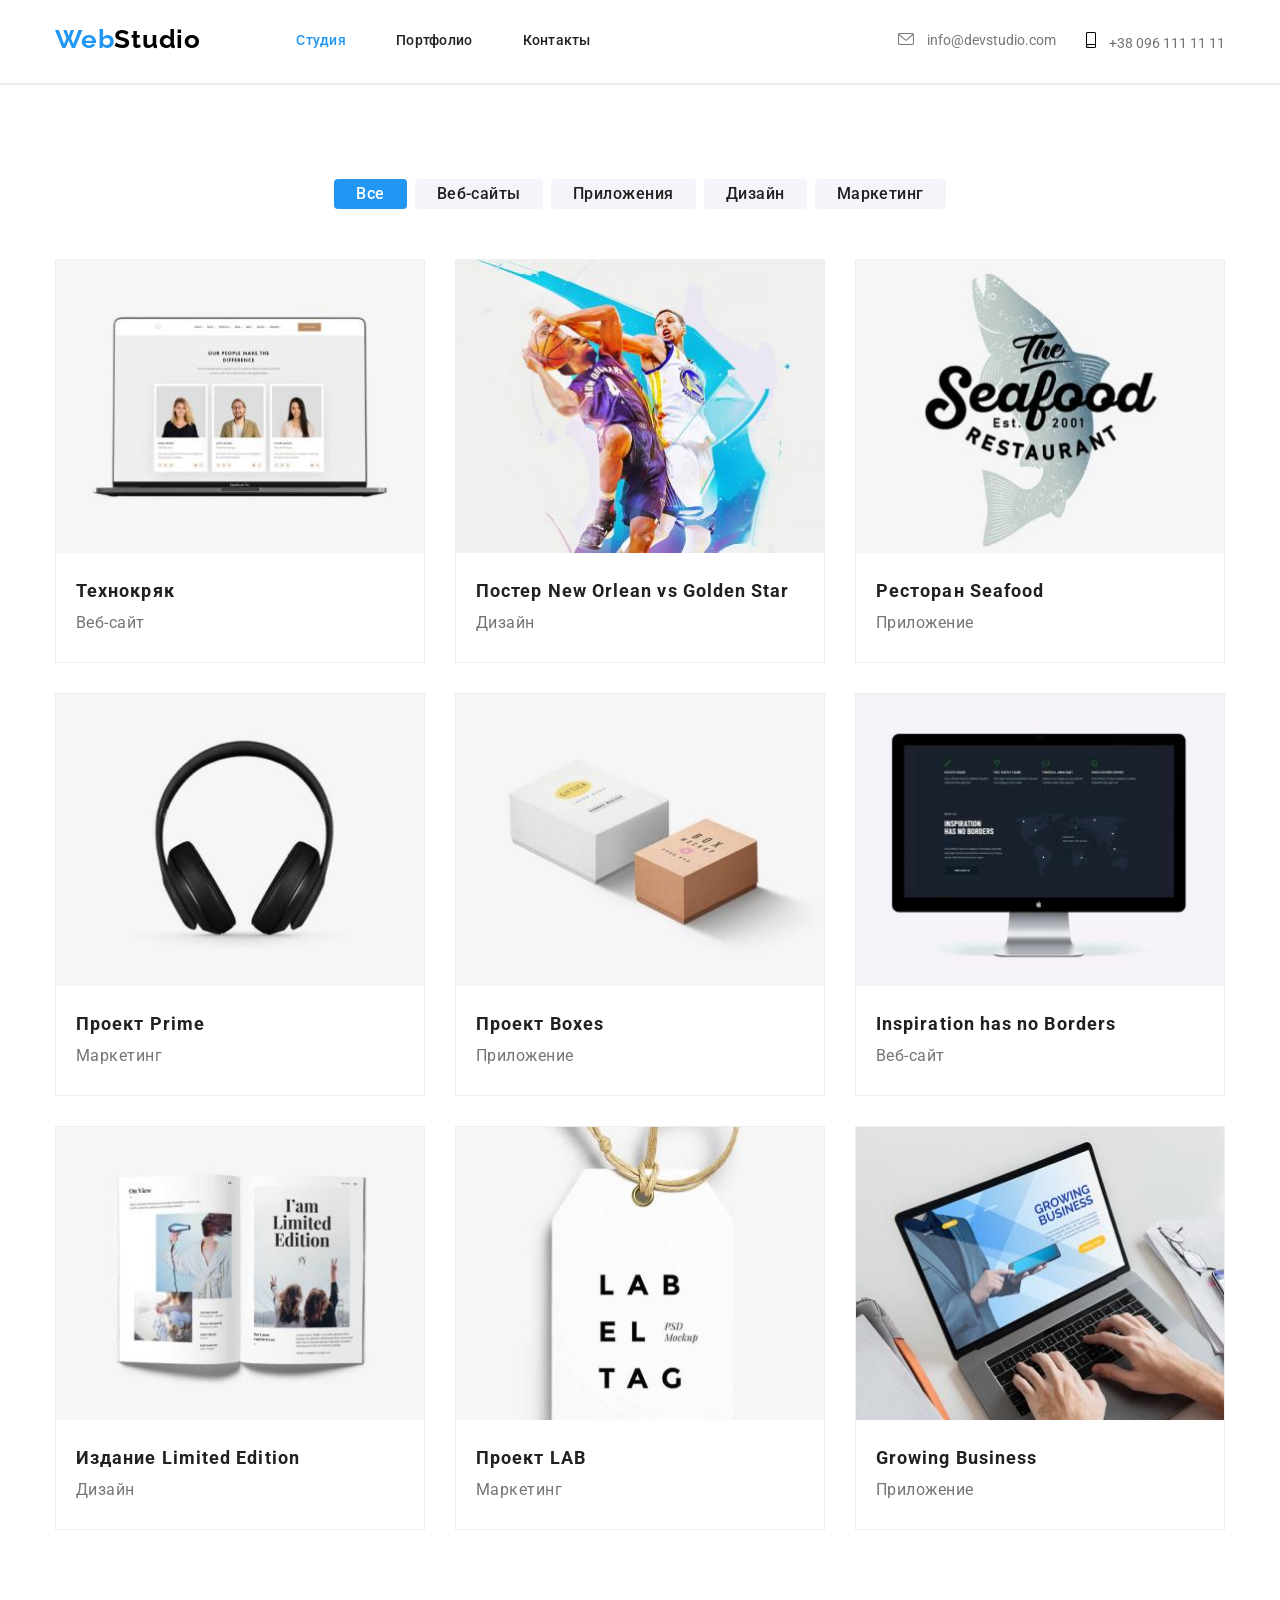
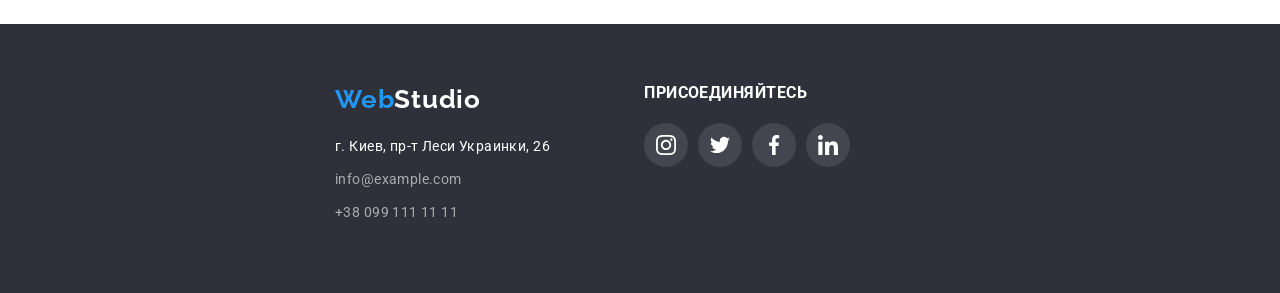
==== commit 5f979d35: "2146" ====
--- a/portfolio.html
+++ b/portfolio.html
@@ -20,13 +20,13 @@
       <nav class="nav">
         <ul class="menu">
           <li class="menu-item">
-            <a href="./index.html">Студия</a>
+            <a class="current link-menu" href="#">Студия</a>
           </li>
           <li class="menu-item">
-            <a class="current" href="#">Портфолио</a>
+            <a class="link-menu" href="./portfolio.html">Портфолио</a>
           </li>
           <li class="menu-item">
-            <a href="#">Контакты</a>
+            <a class="link-menu" href="#">Контакты</a>
           </li>
         </ul>
       </nav>
--- a/css/styles.css
+++ b/css/styles.css
@@ -150,10 +150,6 @@
     padding-bottom: 32px;
 }
 
-.email-icon {
-    margin-right: 10px;
-}
-
 .tel-link {
     color: var(--primary-text-color);
 }
@@ -169,10 +165,21 @@
     padding-top: 32px;
 }
 
-.contacts-link:hover,
-.contacts-link:active,
-.contacts-link:focus {
+.contacts a:hover,
+.contacts a:active,
+.contacts a:focus {
     color: var(--accent-text-color);
+}
+
+.contacts a:hover .email-link,
+.contacts a:active .email-link,
+.contacts a:focus .email-link {
+    fill: var(--accent-text-color);
+}
+
+.contacts a:hover .tel-link,
+.contacts a:active .tel-link,
+.contacts a:focus .tel-link {
     fill: var(--accent-text-color);
 }
 
@@ -492,14 +499,14 @@
     margin-right: 0;
 }
 
-.soсial-link {
-    display: inline-block;
+.soсial-link-icon {
     width: 20px;
     height: 20px;
     margin: auto;
     background-repeat: no-repeat;
     fill: var(--color-social-icon);
-    transform: translateY(25%);
+    transform: translateY(50%);
+    display: inline-block;
 }
 
 .soсial-icons:hover,
@@ -507,13 +514,13 @@
     background-color: var(--accent-text-color);
 }
 
-.soсial-link:hover,
-.soсial-link:active,
-.soсial-link:focus {
+.soсial-icons:hover .soсial-link-icon,
+.soсial-icons:focus .soсial-link-icon {
     fill: var(--title-text-color);
 }
 
 /*                постоянные клиенты              */
+
 .customer {
     margin: 0 auto;
     text-transform: uppercase;
@@ -552,13 +559,12 @@
 .customer-icons:hover,
 .customer-icons:active,
 .customer-icons:focus {
-    fill: var(--accent-text-color);
     border: 1px solid var(--accent-text-color);
 }
 
-.customer-link:hover,
-.ccustomer-link:active,
-.customer-link:focus {
+.customer-icons:hover .customer-link,
+.customer-icons:active .customer-link,
+.customer-icons:focus .customer-link {
     fill: var(--accent-text-color);
 }
 
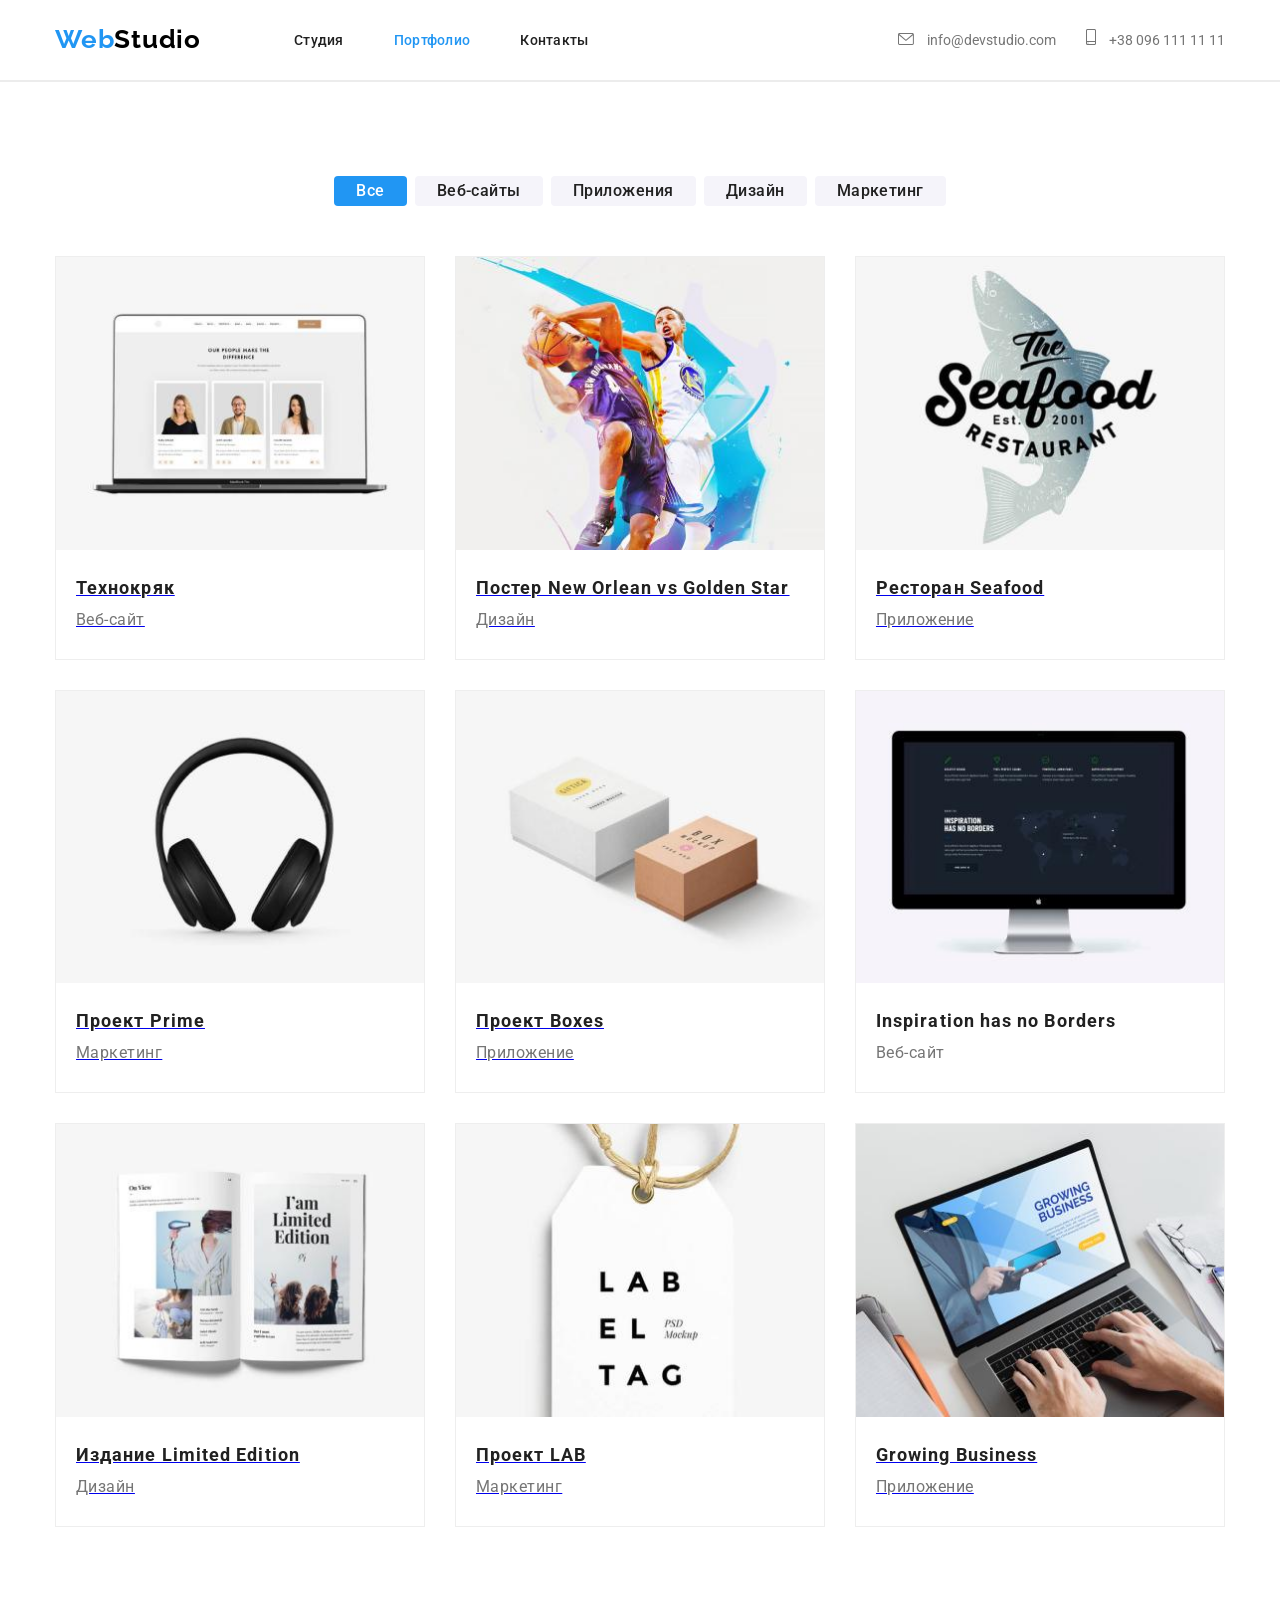
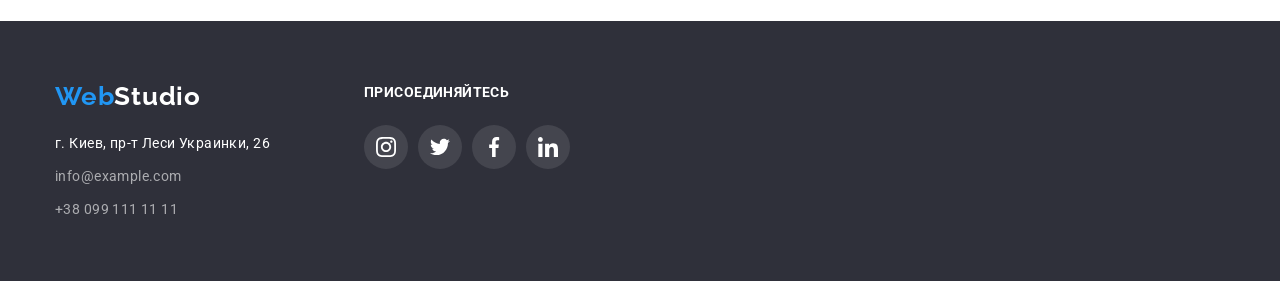
==== commit ab55db91: "2002" ====
--- a/portfolio.html
+++ b/portfolio.html
@@ -13,17 +13,17 @@
     <link rel="stylesheet" href="./css/styles.css" />
   </head>
   <body>
-    <!-- ------------------ Лого + меню ---------------------------------------- -->
+    <!--              Лого + меню                    -->
 
     <header class="header container">
       <a href="#" class="logo">Web<span>Studio</span></a>
       <nav class="nav">
         <ul class="menu">
           <li class="menu-item">
-            <a class="current link-menu" href="#">Студия</a>
+            <a class="link-menu" href="./index.html">Студия</a>
           </li>
           <li class="menu-item">
-            <a class="link-menu" href="./portfolio.html">Портфолио</a>
+            <a class="current link-menu" href="#">Портфолио</a>
           </li>
           <li class="menu-item">
             <a class="link-menu" href="#">Контакты</a>
@@ -51,7 +51,7 @@
     </header>
     <main>
       <div class="line"></div>
-      <!-- --------------------------- Фильтр ------------------------- -->
+      <!--                   Фильтр                 -->
       <section class="sectoin">
         <div class="container">
           <h1 hidden>Our projects</h1>
@@ -73,64 +73,75 @@
             </li>
           </ul>
 
-          <!-- --------------------------------- Проекты --------------------------------- -->
+          <!--                  Проекты            -->
           <ul class="our-project">
             <li class="direction">
-              <img src="./img/img.jpg" alt="Технокряк" />
-              <div class="direction-name">
-                <h2 class="name-block">Технокряк</h2>
-                <p>Веб-сайт</p>
-              </div>
-            </li>
-            <li class="direction">
-              <img
-                src="./img/img-1.jpg"
-                width="370"
-                height="294"
-                alt="Постер New Orlean vs Golden Star"
-              />
-              <div class="direction-name">
-                <h2 class="name-block">Постер New Orlean vs Golden Star</h2>
-                <p>Дизайн</p>
-              </div>
-            </li>
-            <li class="direction">
-              <img
-                src="./img/img-2.jpg"
-                width="370"
-                height="294"
-                alt="Ресторан Seafood"
-              />
-              <div class="direction-name">
-                <h2 class="name-block">Ресторан Seafood</h2>
-                <p>Приложение</p>
-              </div>
-            </li>
-            <li class="direction">
-              <img
-                src="./img/img-3.jpg"
-                width="370"
-                height="294"
-                alt="Проект Prime"
-              />
-              <div class="direction-name">
-                <h2 class="name-block">Проект Prime</h2>
-                <p>Маркетинг</p>
-              </div>
-            </li>
-            <li class="direction">
-              <img
-                src="./img/img-4.jpg"
-                width="370"
-                height="294"
-                alt="Проект Boxes"
-              />
-              <div class="direction-name">
-                <h2 class="name-block">Проект Boxes</h2>
-                <p>Приложение</p>
-              </div>
-            </li>
-            <li class="direction">
+              <a href="#" class="direction-link">
+                <img src="./img/img.jpg" alt="Технокряк" />
+                <div class="direction-name">
+                  <h2 class="name-block">Технокряк</h2>
+                  <p>Веб-сайт</p>
+                </div></a
+              >
+            </li>
+            <li class="direction">
+              <a href="#" class="direction-link">
+                <img
+                  src="./img/img-1.jpg"
+                  width="370"
+                  height="294"
+                  alt="Постер New Orlean vs Golden Star"
+                />
+                <div class="direction-name">
+                  <h2 class="name-block">Постер New Orlean vs Golden Star</h2>
+                  <p>Дизайн</p>
+                </div>
+              </a>
+            </li>
+            <li class="direction">
+              <a href="#" class="direction-link">
+                <img
+                  src="./img/img-2.jpg"
+                  width="370"
+                  height="294"
+                  alt="Ресторан Seafood"
+                />
+                <div class="direction-name">
+                  <h2 class="name-block">Ресторан Seafood</h2>
+                  <p>Приложение</p>
+                </div>
+              </a>
+            </li>
+            <li class="direction">
+              <a href="#" class="direction-link">
+                <img
+                  src="./img/img-3.jpg"
+                  width="370"
+                  height="294"
+                  alt="Проект Prime"
+                />
+                <div class="direction-name">
+                  <h2 class="name-block">Проект Prime</h2>
+                  <p>Маркетинг</p>
+                </div>
+              </a>
+            </li>
+            <li class="direction">
+              <a href="#" class="direction-link">
+                <img
+                  src="./img/img-4.jpg"
+                  width="370"
+                  height="294"
+                  alt="Проект Boxes"
+                />
+                <div class="direction-name">
+                  <h2 class="name-block">Проект Boxes</h2>
+                  <p>Приложение</p>
+                </div>
+              </a>
+            </li>
+            <li class="direction">
+              <a href="#" class="direction-link"></a>
               <img
                 src="./img/img-5.jpg"
                 width="370"
@@ -143,46 +154,52 @@
               </div>
             </li>
             <li class="direction">
-              <img
-                src="./img/img-6.jpg"
-                width="370"
-                height="294"
-                alt="Издание Limited Edition"
-              />
-              <div class="direction-name">
-                <h2 class="name-block">Издание Limited Edition</h2>
-                <p>Дизайн</p>
-              </div>
-            </li>
-            <li class="direction">
-              <img
-                src="./img/img-7.jpg"
-                width="370"
-                height="294"
-                alt="Проект LAB"
-              />
-              <div class="direction-name">
-                <h2 class="name-block">Проект LAB</h2>
-                <p>Маркетинг</p>
-              </div>
-            </li>
-            <li class="direction">
-              <img
-                src="./img/img-8.jpg"
-                width="370"
-                height="294"
-                alt="Growing Business"
-              />
-              <div class="direction-name">
-                <h2 class="name-block">Growing Business</h2>
-                <p>Приложение</p>
-              </div>
+              <a href="#" class="direction-link">
+                <img
+                  src="./img/img-6.jpg"
+                  width="370"
+                  height="294"
+                  alt="Издание Limited Edition"
+                />
+                <div class="direction-name">
+                  <h2 class="name-block">Издание Limited Edition</h2>
+                  <p>Дизайн</p>
+                </div></a
+              >
+            </li>
+            <li class="direction">
+              <a href="#" class="direction-link">
+                <img
+                  src="./img/img-7.jpg"
+                  width="370"
+                  height="294"
+                  alt="Проект LAB"
+                />
+                <div class="direction-name">
+                  <h2 class="name-block">Проект LAB</h2>
+                  <p>Маркетинг</p>
+                </div></a
+              >
+            </li>
+            <li class="direction">
+              <a href="#" class="direction-link">
+                <img
+                  src="./img/img-8.jpg"
+                  width="370"
+                  height="294"
+                  alt="Growing Business"
+                />
+                <div class="direction-name">
+                  <h2 class="name-block">Growing Business</h2>
+                  <p>Приложение</p>
+                </div></a
+              >
             </li>
           </ul>
         </div>
       </section>
     </main>
-    <!-- -------------------------------------- нижнее меню ----------------------------- -->
+    <!--                  нижнее меню                 -->
     <footer class="footer section">
       <div class="container footer-contacts-social">
         <div class="footer-block">
--- a/css/styles.css
+++ b/css/styles.css
@@ -40,7 +40,7 @@
 }
 
 h2 {
-    font-family: Roboto;
+    font-family: "Roboto", sans-serif;
     font-style: normal;
     font-weight: 900;
     line-height: 1.14;
@@ -87,7 +87,6 @@
     font-style: normal;
     font-size: 26px;
     letter-spacing: 0.03em;
-    font-style: normal;
     padding-top: 24px;
     padding-bottom: 25px;
     line-height: 1.2;
@@ -101,7 +100,7 @@
 .nav {
     cursor: pointer;
     display: inline-block;
-    margin-right: 305px;
+    margin-right: auto;
 }
 
 .menu {
@@ -116,12 +115,7 @@
     margin-right: 0;
 }
 
-.menu li {
-    padding-top: 32px;
-    margin-right: 50px;
-}
-
-.menu a {
+.menu .link-menu {
     color: var(--primary-text-color);
     font-weight: 500;
     text-align: right;
@@ -131,6 +125,12 @@
     font-size: 14px;
     line-height: 1.14;
     letter-spacing: 0.02em;
+    padding-top: 32px;
+    padding-bottom: 32px;
+}
+
+.menu li {
+    padding-top: 32px;
 }
 
 .menu a:hover,
@@ -141,13 +141,12 @@
 
 .contacts {
     display: flex;
-    text-align: center;
+    align-items: flex-end;
+    margin-bottom: 32px;
 }
 
 .contacts li {
     display: inline-block;
-    padding-top: 32px;
-    padding-bottom: 32px;
 }
 
 .tel-link {
@@ -158,7 +157,7 @@
     margin-right: 30px;
 }
 
-.contacts a {
+.contacts .contacts-link {
     text-decoration: none;
     color: var(--header-text-color);
     padding-bottom: 32px;
@@ -190,11 +189,13 @@
 .email-link {
     fill: var(--header-text-color);
     margin-right: 10px;
+    text-align: end;
 }
 
 .tel-link {
     color: var(--header-text-color);
     margin-right: 10px;
+    fill: var(--header-text-color);
 }
 
 .line {
@@ -264,6 +265,7 @@
 
 .business {
     width: 696px;
+    font-family: "Roboto", sans-serif;
     font-weight: 900;
     letter-spacing: 0.06em;
     text-align: center;
@@ -294,13 +296,17 @@
     letter-spacing: 0.03em;
     font-size: 14px;
     margin-bottom: 10px;
-}
+    color: var(--primary-text-color);
+}
+
 .about-icon {
+    display: flex;
     width: 270px;
     height: 120px;
     background-color: var(--backgriund-color);
     margin-bottom: 30px;
-    padding: 25px 100px;
+    justify-content: center;
+    align-items: center;
 }
 
 .about-icon-link {
@@ -308,7 +314,7 @@
 }
 
 .btn-business {
-    font-family: Roboto, sans-serif;
+    font-family: "Roboto", sans-serif;
     background-color: var(--accent-text-color);
     text-align: center;
     padding: 10px 32px;
@@ -367,6 +373,10 @@
     margin-right: 0;
 }
 
+.we-do-prew img {
+    display: block;
+}
+
 /*                       Команда              */
 
 .team {
@@ -446,7 +456,6 @@
 }
 
 .employees img {
-    margin-bottom: 30px;
     display: block;
     max-width: 100%;
     height: auto;
@@ -458,11 +467,14 @@
     background-color: var(--title-text-color);
     max-width: 100%;
     margin-right: 30px;
-    padding-bottom: 30px;
 }
 
 .employees:last-child {
     margin-right: 0;
+}
+
+.team-cards {
+    padding: 30px 32px;
 }
 
 .employees-name {
@@ -474,7 +486,6 @@
 }
 
 .employees p {
-    padding-top: 10px;
     font-weight: 400;
     font-size: 16px;
     line-height: 1.19;
@@ -484,7 +495,6 @@
 
 .soсial-general {
     display: flex;
-    margin-left: 32px;
 }
 
 .soсial-icons {
@@ -497,6 +507,10 @@
 
 .soсial-icons:last-child {
     margin-right: 0;
+}
+
+.sosial-link {
+    display: block;
 }
 
 .soсial-link-icon {
@@ -510,12 +524,21 @@
 }
 
 .soсial-icons:hover,
-.soсial-icons:focus {
+.soсial-icons:focus,
+.soсial-icons:active {
     background-color: var(--accent-text-color);
 }
 
 .soсial-icons:hover .soсial-link-icon,
-.soсial-icons:focus .soсial-link-icon {
+.soсial-icons:focus .soсial-link-icon,
+.soсial-icons:active .social-link-icon {
+    fill: var(--title-text-color);
+}
+
+.soсial-icons a:focus {
+    background-color: var(--accent-text-color);
+}
+.soсial-icons a:focus svg {
     fill: var(--title-text-color);
 }
 
@@ -523,7 +546,6 @@
 
 .customer {
     margin: 0 auto;
-    text-transform: uppercase;
     font-weight: 700;
     font-size: 36px;
     line-height: 1.67;
@@ -539,10 +561,12 @@
 }
 
 .customer-icons {
-    padding: 16px 32px;
     border: 1px solid var(--border-button-color);
     box-sizing: border-box;
     border-radius: 4px;
+    width: 170px;
+    height: 92px;
+    padding: 16px 32px;
     margin-right: 30px;
 }
 
@@ -568,20 +592,25 @@
     fill: var(--accent-text-color);
 }
 
+.customer-icons a:focus {
+    border: 1px solid var(--accent-text-color);
+}
+
+.customer-icons a:focus svg {
+    fill: var(--accent-text-color);
+}
 /* ----------------------------------------footer--------------------------------- */
 
 .footer {
     background: var(--backgriund-color-footer);
-    text-align-last: left;
+    text-align: left;
     padding-top: 60px;
     padding-bottom: 60px;
 }
 
 .footer-contacts-social {
     display: flex;
-    text-align: center;
     box-sizing: border-box;
-    width: 50%;
     flex-wrap: nowrap;
     white-space: nowrap;
 }
@@ -613,8 +642,8 @@
     margin-bottom: 9px;
 }
 
-.our-contacts-block li {
-    margin-bottom: 9px;
+.our-contacts-block li:last-child {
+    margin-bottom: 0;
 }
 
 .e-mail,
@@ -644,9 +673,11 @@
     letter-spacing: 0.03em;
     text-transform: uppercase;
     font-weight: 700;
-    font-style: 14px;
+    font-size: 14px;
     margin-bottom: 20px;
     color: var(--title-text-color);
+    text-align: left;
+    line-height: 1.71;
 }
 
 .footer-sosial-general {
@@ -688,3 +719,8 @@
 .footer-sosial-icons:hover {
     background-color: var(--accent-text-color);
 }
+
+.footer-sosial-icons a:focus {
+    background-color: var(--accent-text-color);
+    border-radius: 50%;
+}
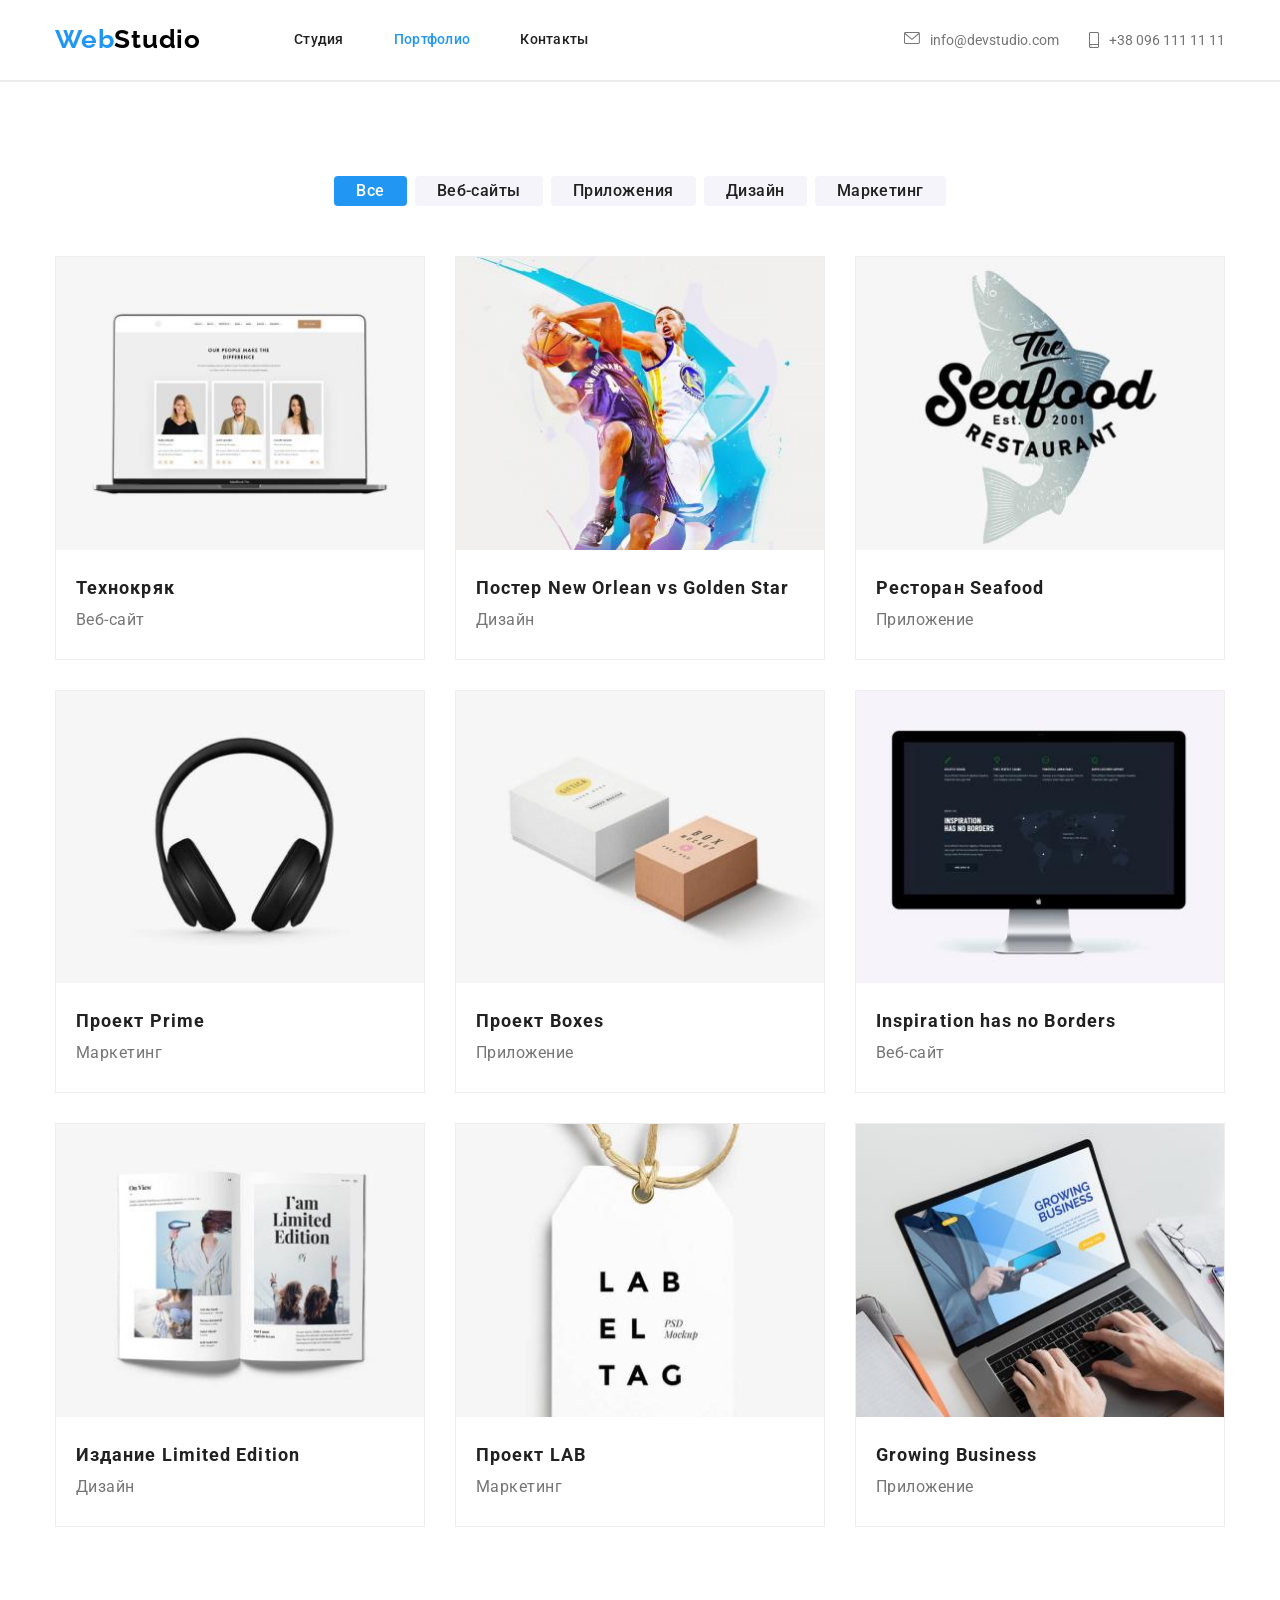
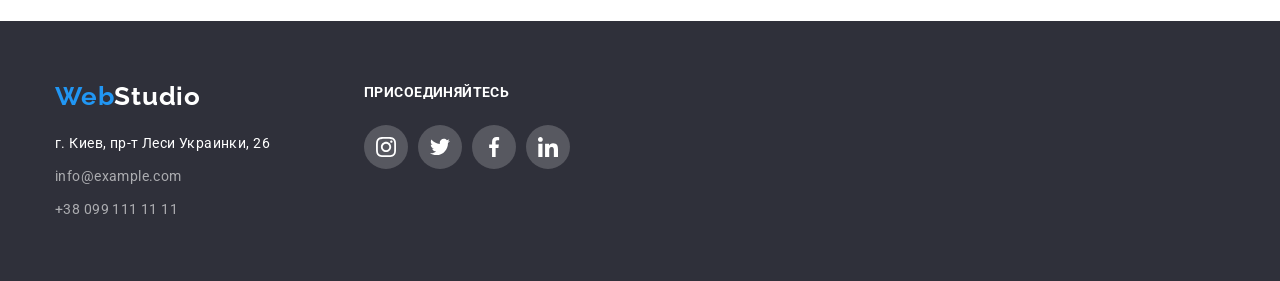
==== commit db5e581b: "Add files via upload" ====
--- a/portfolio.html
+++ b/portfolio.html
@@ -141,7 +141,7 @@
               </a>
             </li>
             <li class="direction">
-              <a href="#" class="direction-link"></a>
+              <a href="#" class="direction-link">
               <img
                 src="./img/img-5.jpg"
                 width="370"
--- a/css/styles.css
+++ b/css/styles.css
@@ -125,12 +125,8 @@
     font-size: 14px;
     line-height: 1.14;
     letter-spacing: 0.02em;
-    padding-top: 32px;
-    padding-bottom: 32px;
-}
-
-.menu li {
-    padding-top: 32px;
+    display: flex;
+    padding: 32px 0;
 }
 
 .menu a:hover,
@@ -142,11 +138,6 @@
 .contacts {
     display: flex;
     align-items: flex-end;
-    margin-bottom: 32px;
-}
-
-.contacts li {
-    display: inline-block;
 }
 
 .tel-link {
@@ -160,8 +151,9 @@
 .contacts .contacts-link {
     text-decoration: none;
     color: var(--header-text-color);
-    padding-bottom: 32px;
-    padding-top: 32px;
+    padding: 32px 0;
+    display: flex;
+    text-align: center;
 }
 
 .contacts a:hover,
@@ -409,6 +401,11 @@
     height: auto;
 }
 
+.direction-link {
+    display: block;
+    text-decoration: none;
+}
+
 .direction-name {
     padding: 24px 20px;
 }
@@ -432,7 +429,9 @@
     line-height: 1.88;
 }
 
-.direction:hover {
+.direction:hover,
+.direction:focus,
+.direction:active {
     box-shadow: 0px 1px 1px rgba(0, 0, 0, 0.12), 0px 4px 4px rgba(0, 0, 0, 0.06), 1px 4px 6px rgba(0, 0, 0, 0.16);
 }
 /* --------------------------Команда ----------------------- */
@@ -500,27 +499,29 @@
 .soсial-icons {
     width: 44px;
     height: 44px;
+    margin-right: 10px;
     border-radius: 50%;
-    margin-right: 10px;
-    fill: var(--color-social-icon);
 }
 
 .soсial-icons:last-child {
     margin-right: 0;
 }
 
-.sosial-link {
-    display: block;
+.soсial-icons .soсial-link {
+    width: 100%;
+    height: 100%;
+    border-radius: 50%;
+    fill: var(--color-social-icon);
+    display: flex;
+    align-items: center;
+    justify-content: center;
 }
 
 .soсial-link-icon {
     width: 20px;
     height: 20px;
     margin: auto;
-    background-repeat: no-repeat;
     fill: var(--color-social-icon);
-    transform: translateY(50%);
-    display: inline-block;
 }
 
 .soсial-icons:hover,
@@ -551,32 +552,28 @@
     line-height: 1.67;
     text-align: center;
     letter-spacing: 0.03em;
+    margin-bottom: 50px;
 }
 
 .customer-list {
     display: flex;
     text-align: center;
     margin-right: -30px;
-    margin-top: 50px;
 }
 
 .customer-icons {
-    border: 1px solid var(--border-button-color);
-    box-sizing: border-box;
-    border-radius: 4px;
-    width: 170px;
-    height: 92px;
-    padding: 16px 32px;
     margin-right: 30px;
 }
 
 .customer-icons:last-child {
     margin-right: 0;
 }
+
 .customer-link {
-    width: 106px;
-    height: 60px;
-    text-align: center;
+    border: 1px solid var(--border-button-color);
+    padding: 16px 32px;
+    display: block;
+    border-radius: 4px;
     fill: var(--color-social-icon);
 }
 
@@ -610,9 +607,6 @@
 
 .footer-contacts-social {
     display: flex;
-    box-sizing: border-box;
-    flex-wrap: nowrap;
-    white-space: nowrap;
 }
 
 .bottom-logo {
@@ -694,8 +688,15 @@
 }
 
 .footer-soslial-link {
-    display: inline-block;
-    padding: 12px;
+    display: flex;
+    align-items: center;
+    justify-content: center;
+    width: 100%;
+    height: 100%;
+    position: relative;
+    border-radius: 50%;
+    background-color: var(--color-backgriund-link);
+    fill: var(--backgriund-color-footer);
 }
 
 .footer-social-link-icon {
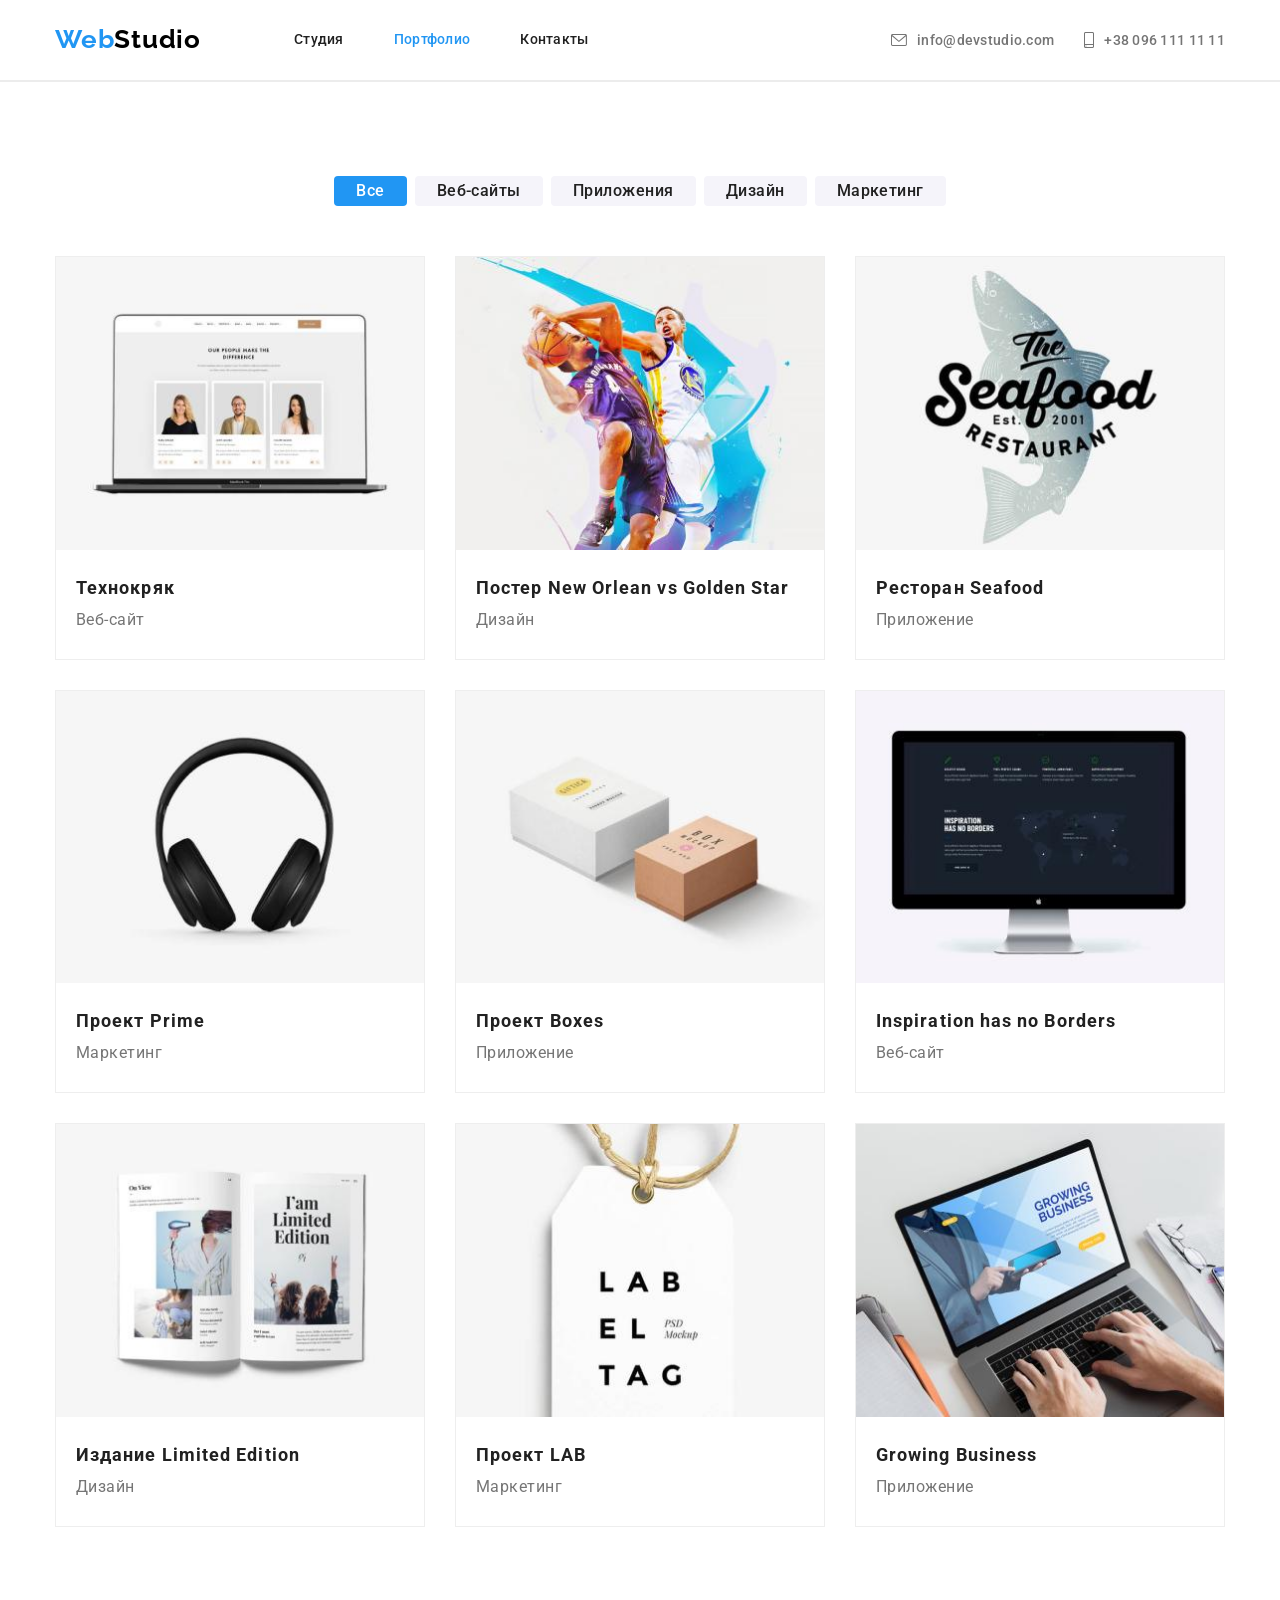
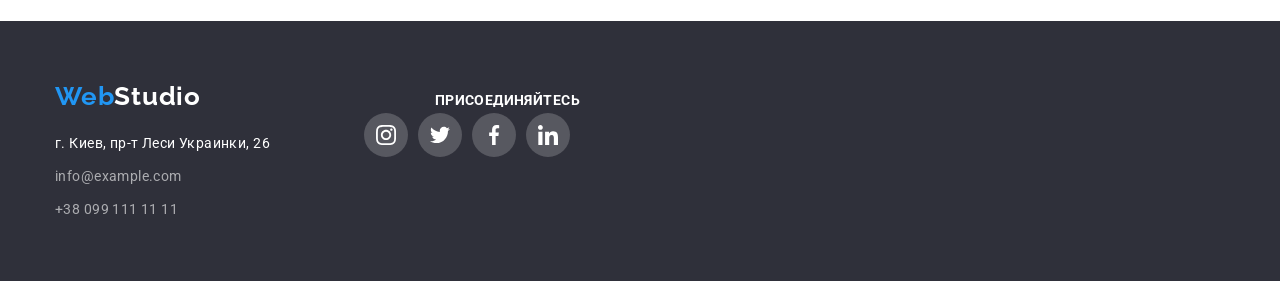
==== commit e8e78b09: "Add files via upload" ====
--- a/portfolio.html
+++ b/portfolio.html
@@ -221,7 +221,7 @@
           </address>
         </div>
         <div class="footer-social">
-          <h3 class="footer-text">Присоединяйтесь</h3>
+          <strong class="footer-text">Присоединяйтесь</strong>
           <ul class="footer-sosial-general">
             <li class="footer-sosial-icons">
               <a href="" class="footer-soslial-link">
--- a/css/styles.css
+++ b/css/styles.css
@@ -105,6 +105,7 @@
 
 .menu {
     display: flex;
+    font-family: "Roboto", sans-serif;
 }
 
 .menu-item {
@@ -119,7 +120,6 @@
     color: var(--primary-text-color);
     font-weight: 500;
     text-align: right;
-    height: 16px;
     text-decoration: none;
     font-style: normal;
     font-size: 14px;
@@ -138,6 +138,8 @@
 .contacts {
     display: flex;
     align-items: flex-end;
+    font-weight: 500;
+    letter-spacing: 0.02em;
 }
 
 .tel-link {
@@ -153,7 +155,7 @@
     color: var(--header-text-color);
     padding: 32px 0;
     display: flex;
-    text-align: center;
+    align-items: center;
 }
 
 .contacts a:hover,
@@ -429,9 +431,9 @@
     line-height: 1.88;
 }
 
-.direction:hover,
-.direction:focus,
-.direction:active {
+.direction-name:hover,
+.direction-name:focus,
+.direction-name:active {
     box-shadow: 0px 1px 1px rgba(0, 0, 0, 0.12), 0px 4px 4px rgba(0, 0, 0, 0.06), 1px 4px 6px rgba(0, 0, 0, 0.16);
 }
 /* --------------------------Команда ----------------------- */
@@ -520,7 +522,9 @@
 .soсial-link-icon {
     width: 20px;
     height: 20px;
-    margin: auto;
+    display: flex;
+    align-items: center;
+    justify-content: center;
     fill: var(--color-social-icon);
 }
 
@@ -563,17 +567,26 @@
 
 .customer-icons {
     margin-right: 30px;
+    width: 170px;
+    height: 92px;
+    border-radius: 4px;
+    border: 1px solid var(--border-button-color);
 }
 
 .customer-icons:last-child {
     margin-right: 0;
 }
 
-.customer-link {
-    border: 1px solid var(--border-button-color);
-    padding: 16px 32px;
+.customer-icons-link {
+    width: 100%;
+    height: 100%;
+    display: flex;
+    justify-content: center;
+    align-items: center;
+}
+
+.customer-icons-link .customer-link {
     display: block;
-    border-radius: 4px;
     fill: var(--color-social-icon);
 }
 
@@ -607,6 +620,7 @@
 
 .footer-contacts-social {
     display: flex;
+    align-items: baseline;
 }
 
 .bottom-logo {
@@ -670,8 +684,8 @@
     font-size: 14px;
     margin-bottom: 20px;
     color: var(--title-text-color);
+    line-height: 1.71;
     text-align: left;
-    line-height: 1.71;
 }
 
 .footer-sosial-general {
@@ -702,7 +716,6 @@
 .footer-social-link-icon {
     width: 20px;
     height: 20px;
-    margin: auto;
     background-repeat: no-repeat;
     fill: var(--title-text-color);
 }
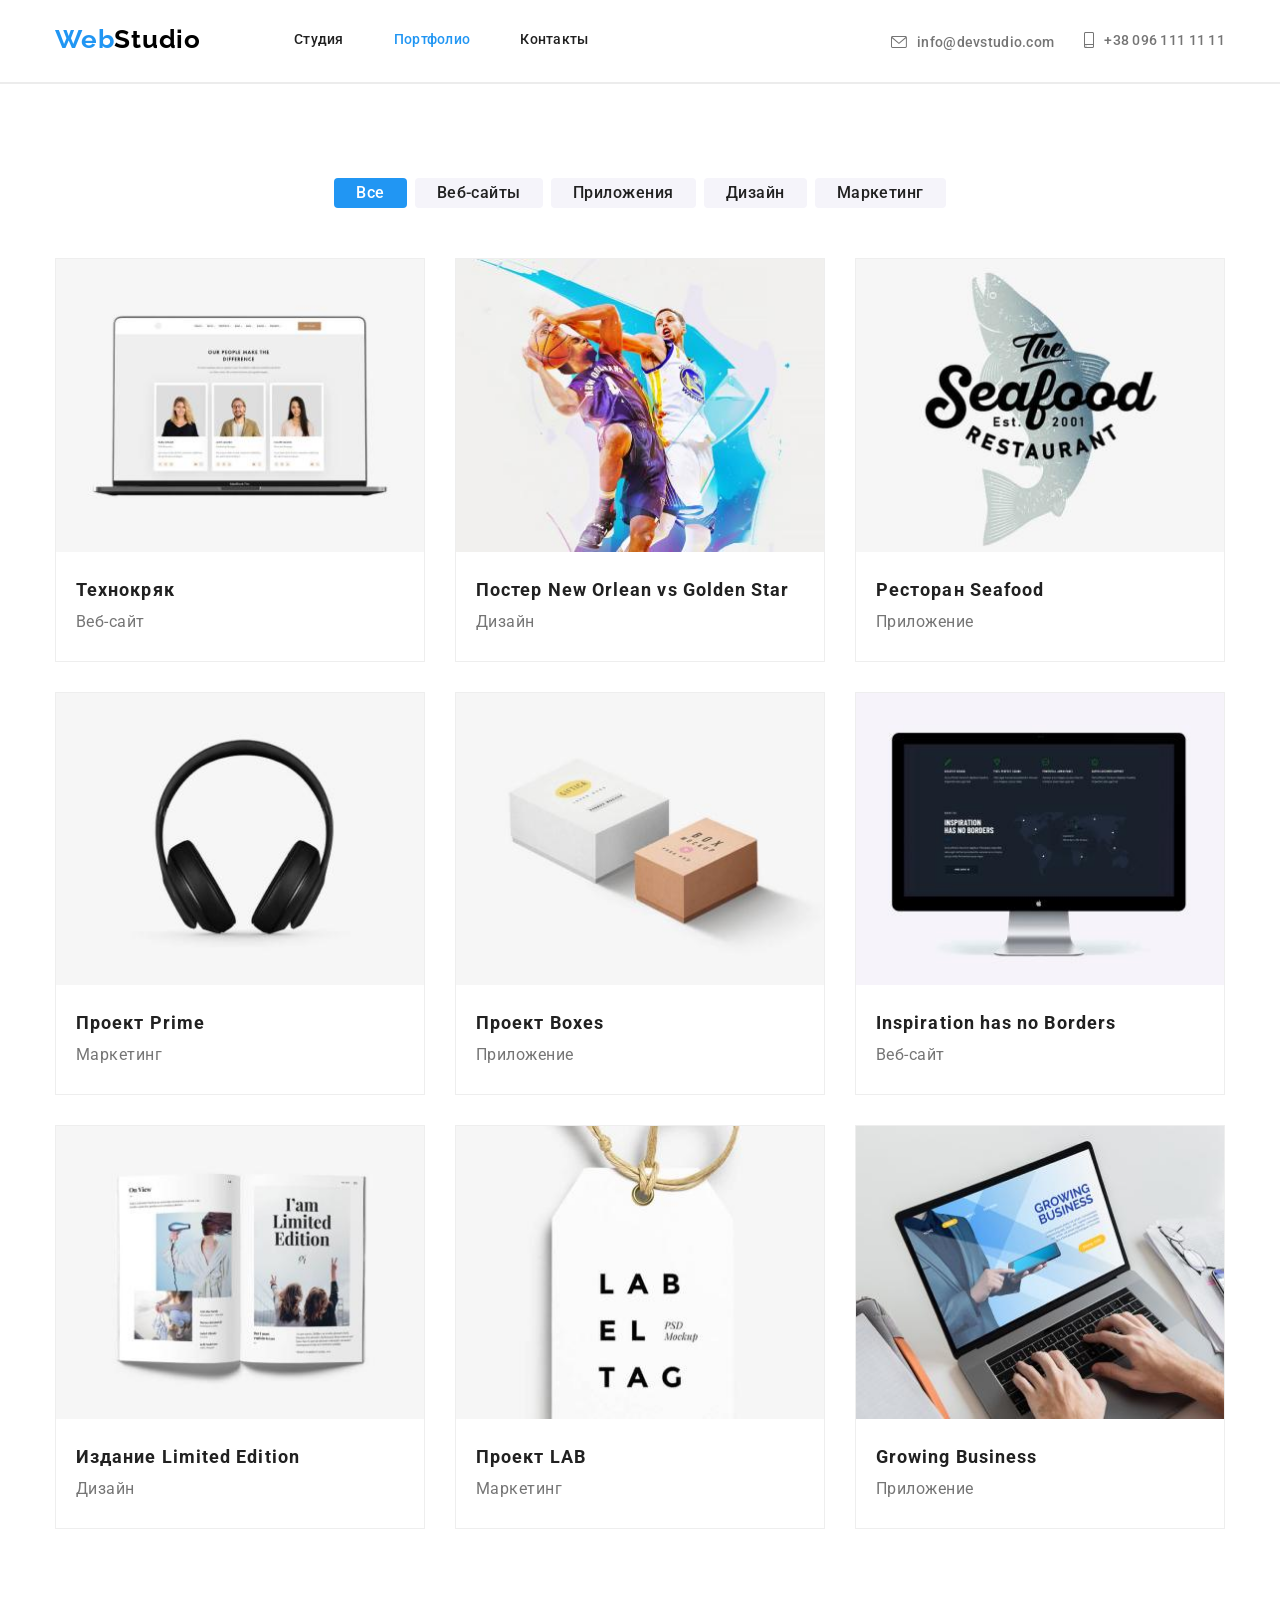
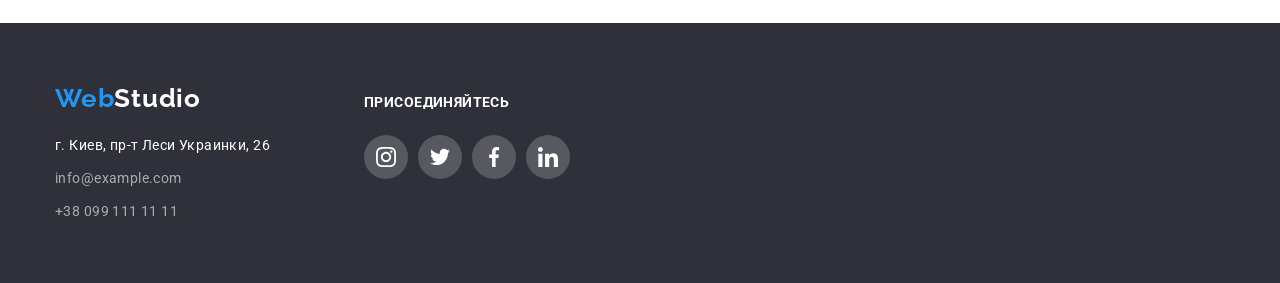
==== commit ae67ab33: "Add files via upload" ====
--- a/portfolio.html
+++ b/portfolio.html
@@ -81,8 +81,8 @@
                 <div class="direction-name">
                   <h2 class="name-block">Технокряк</h2>
                   <p>Веб-сайт</p>
-                </div></a
-              >
+                </div>
+              </a>
             </li>
             <li class="direction">
               <a href="#" class="direction-link">
@@ -142,16 +142,17 @@
             </li>
             <li class="direction">
               <a href="#" class="direction-link">
-              <img
-                src="./img/img-5.jpg"
-                width="370"
-                height="294"
-                alt="Inspiration has no Borders"
-              />
-              <div class="direction-name">
-                <h2 class="name-block">Inspiration has no Borders</h2>
-                <p>Веб-сайт</p>
-              </div>
+                <img
+                  src="./img/img-5.jpg"
+                  width="370"
+                  height="294"
+                  alt="Inspiration has no Borders"
+                />
+                <div class="direction-name">
+                  <h2 class="name-block">Inspiration has no Borders</h2>
+                  <p>Веб-сайт</p>
+                </div>
+              </a>
             </li>
             <li class="direction">
               <a href="#" class="direction-link">
--- a/css/styles.css
+++ b/css/styles.css
@@ -140,6 +140,7 @@
     align-items: flex-end;
     font-weight: 500;
     letter-spacing: 0.02em;
+    align-items: baseline;
 }
 
 .tel-link {
@@ -431,9 +432,9 @@
     line-height: 1.88;
 }
 
-.direction-name:hover,
-.direction-name:focus,
-.direction-name:active {
+.direction-link:hover,
+.direction-link:focus,
+.direction-link:active {
     box-shadow: 0px 1px 1px rgba(0, 0, 0, 0.12), 0px 4px 4px rgba(0, 0, 0, 0.06), 1px 4px 6px rgba(0, 0, 0, 0.16);
 }
 /* --------------------------Команда ----------------------- */
@@ -666,23 +667,17 @@
     color: var(--accent-text-color);
 }
 
-.footer-social {
-    text-align: right;
-}
-
 .footer-social-link {
     width: 20px;
     height: 20px;
     fill: var(--title-text-color);
-    text-align: center;
-}
-
-.footer-text {
+}
+
+.footer-social .footer-text {
     letter-spacing: 0.03em;
     text-transform: uppercase;
     font-weight: 700;
     font-size: 14px;
-    margin-bottom: 20px;
     color: var(--title-text-color);
     line-height: 1.71;
     text-align: left;
@@ -690,6 +685,7 @@
 
 .footer-sosial-general {
     display: flex;
+    margin-top: 20px;
 }
 
 .footer-sosial-icons {
